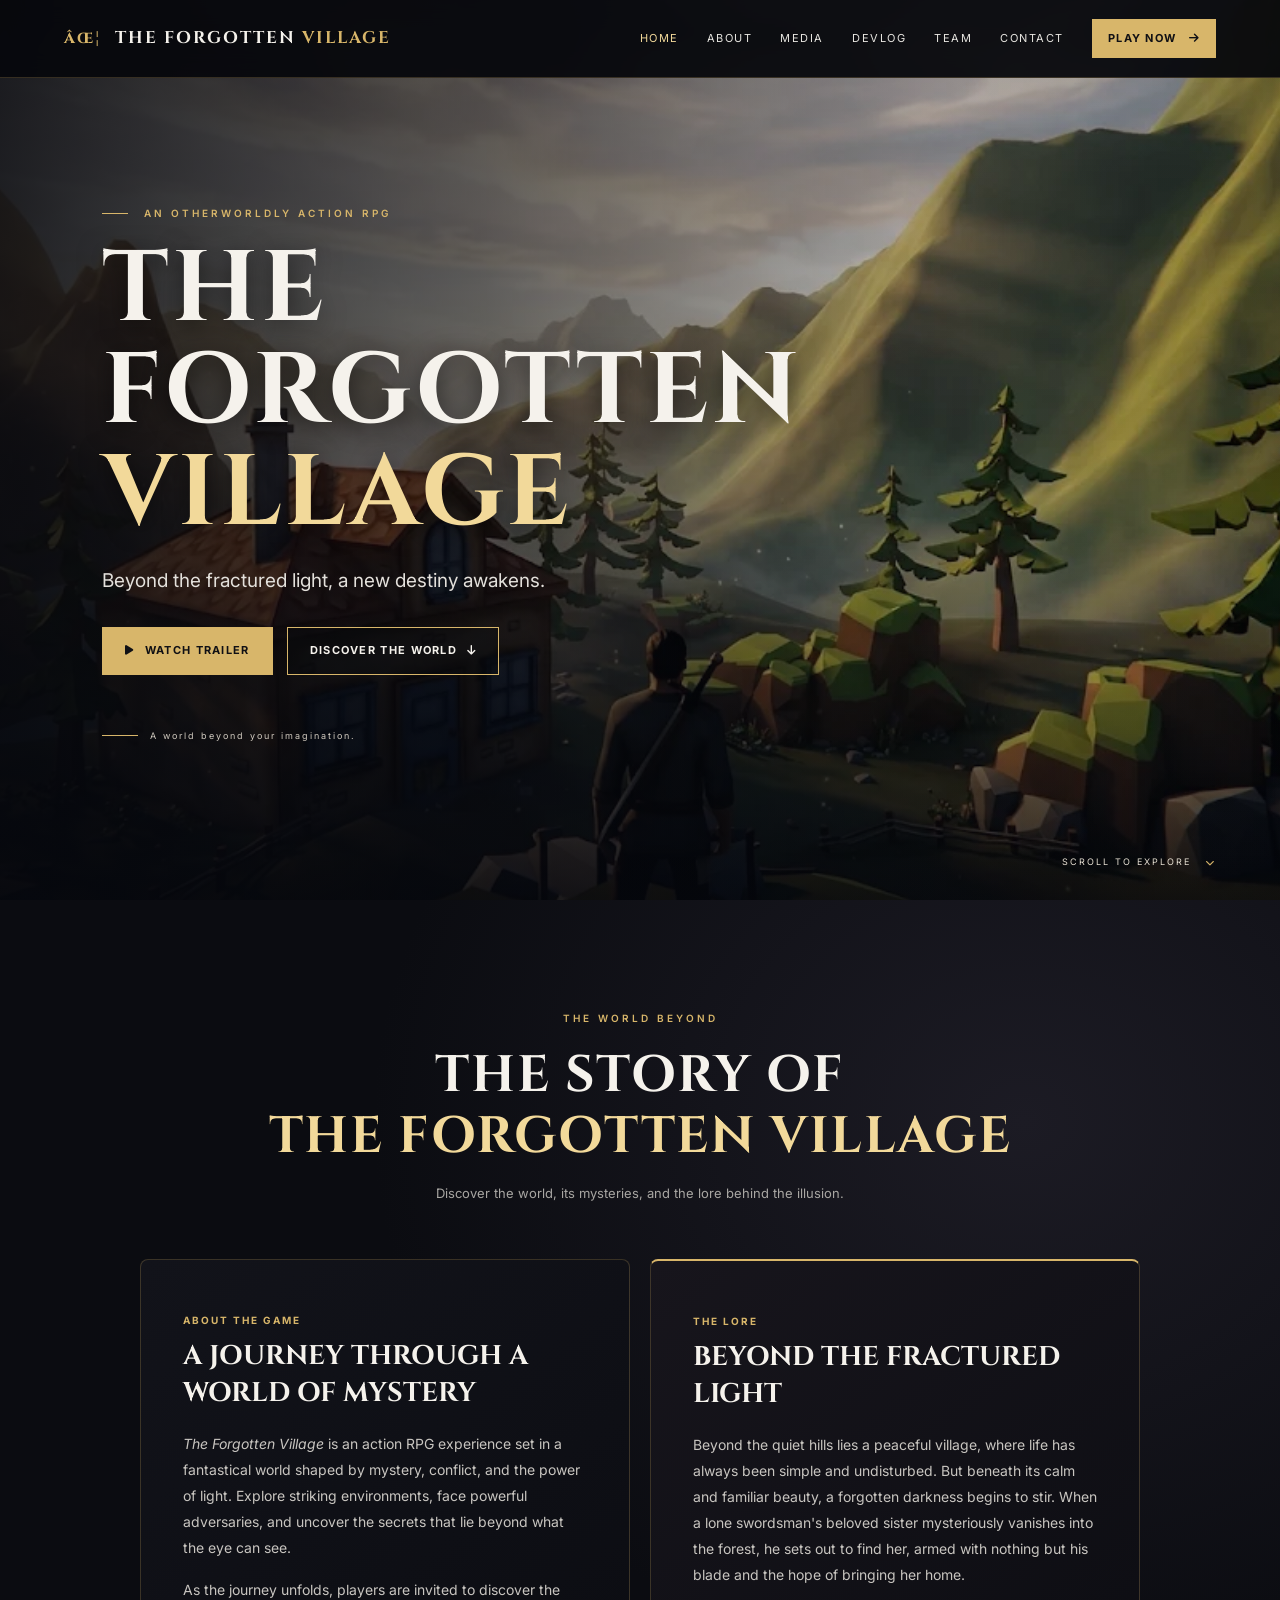
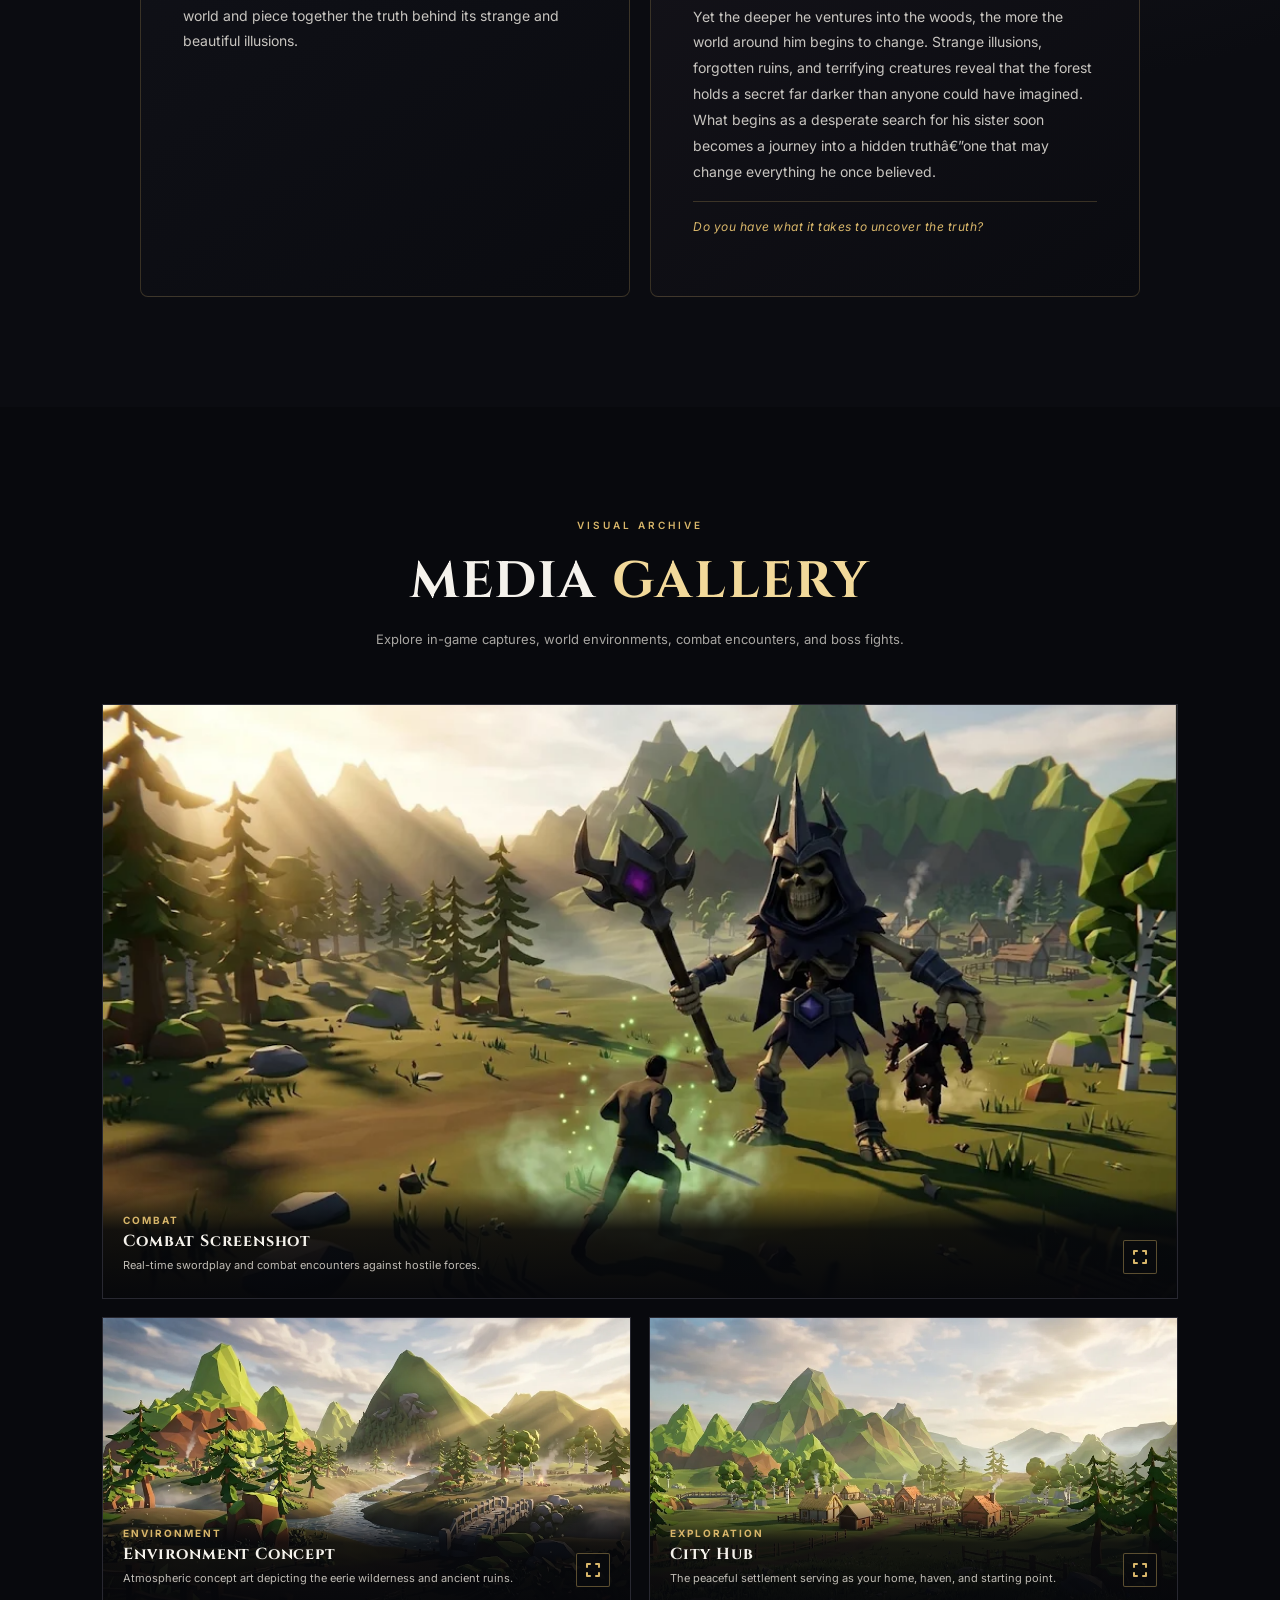
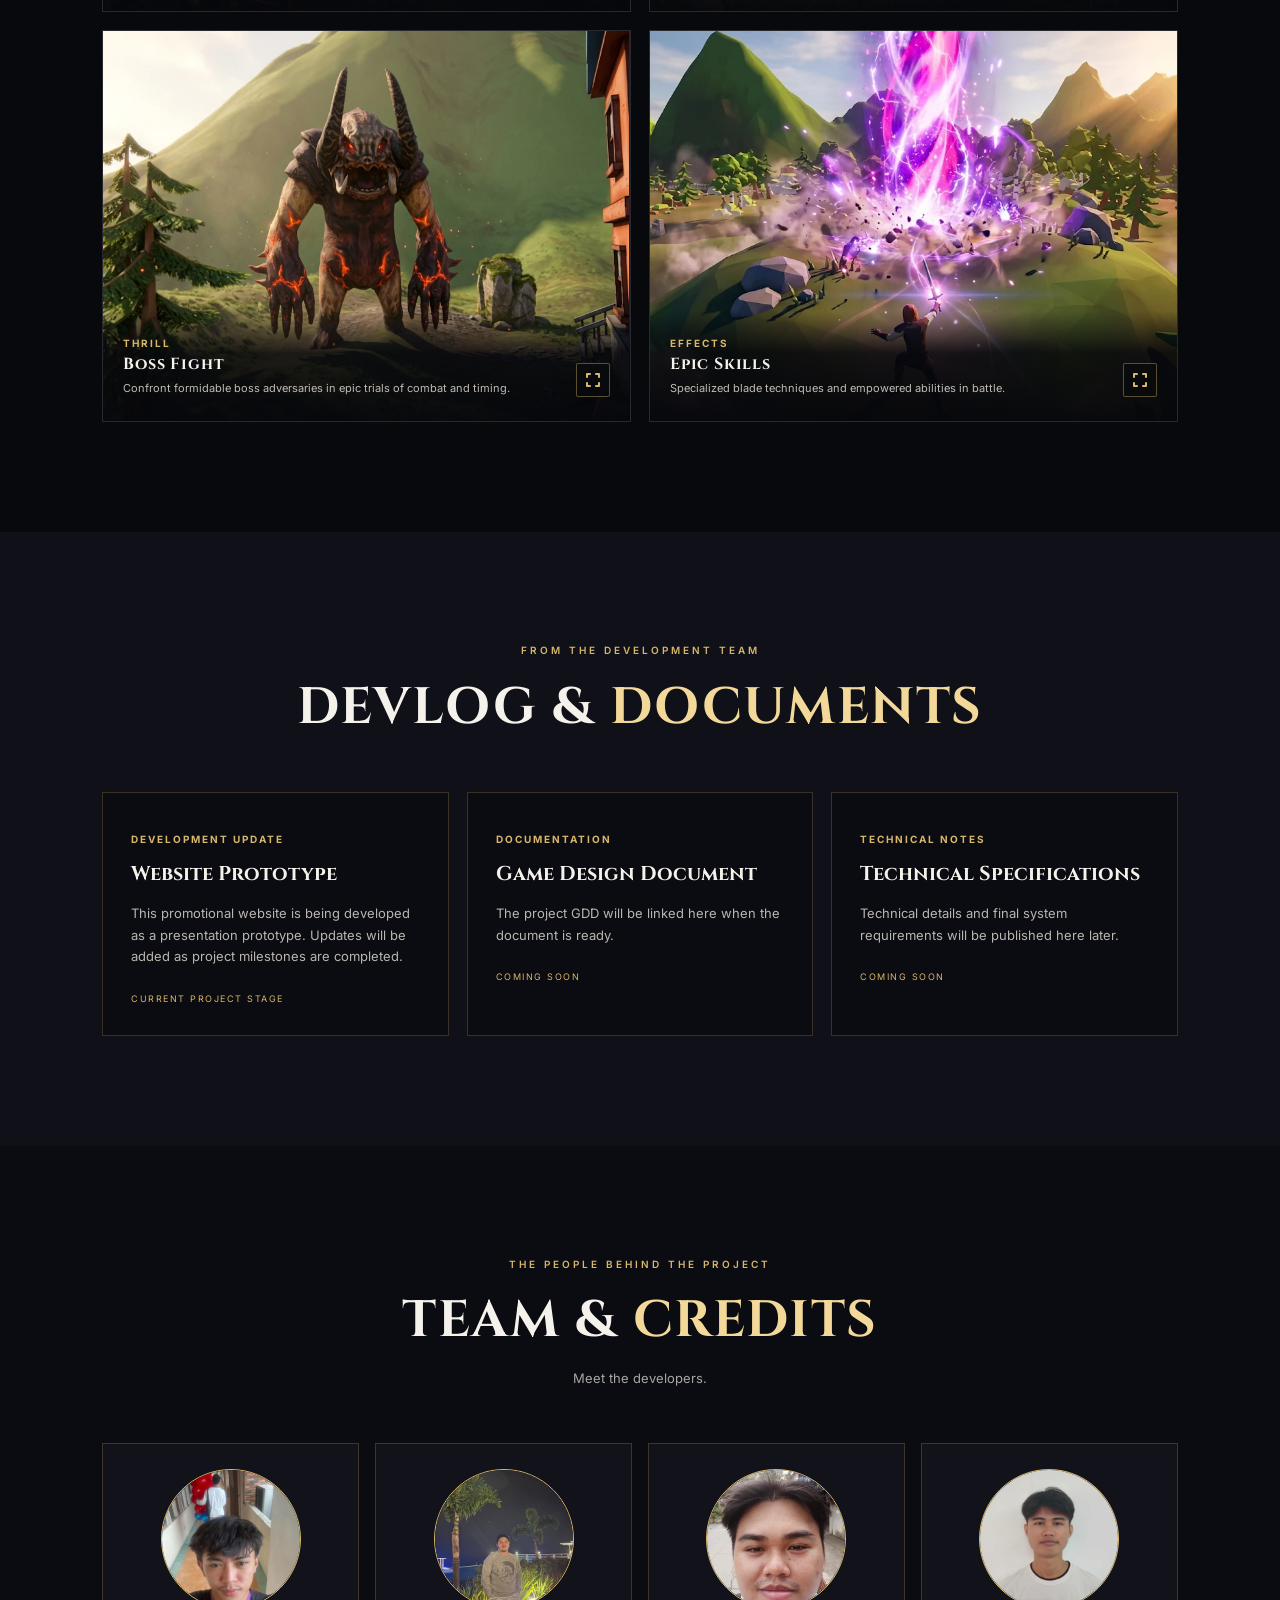
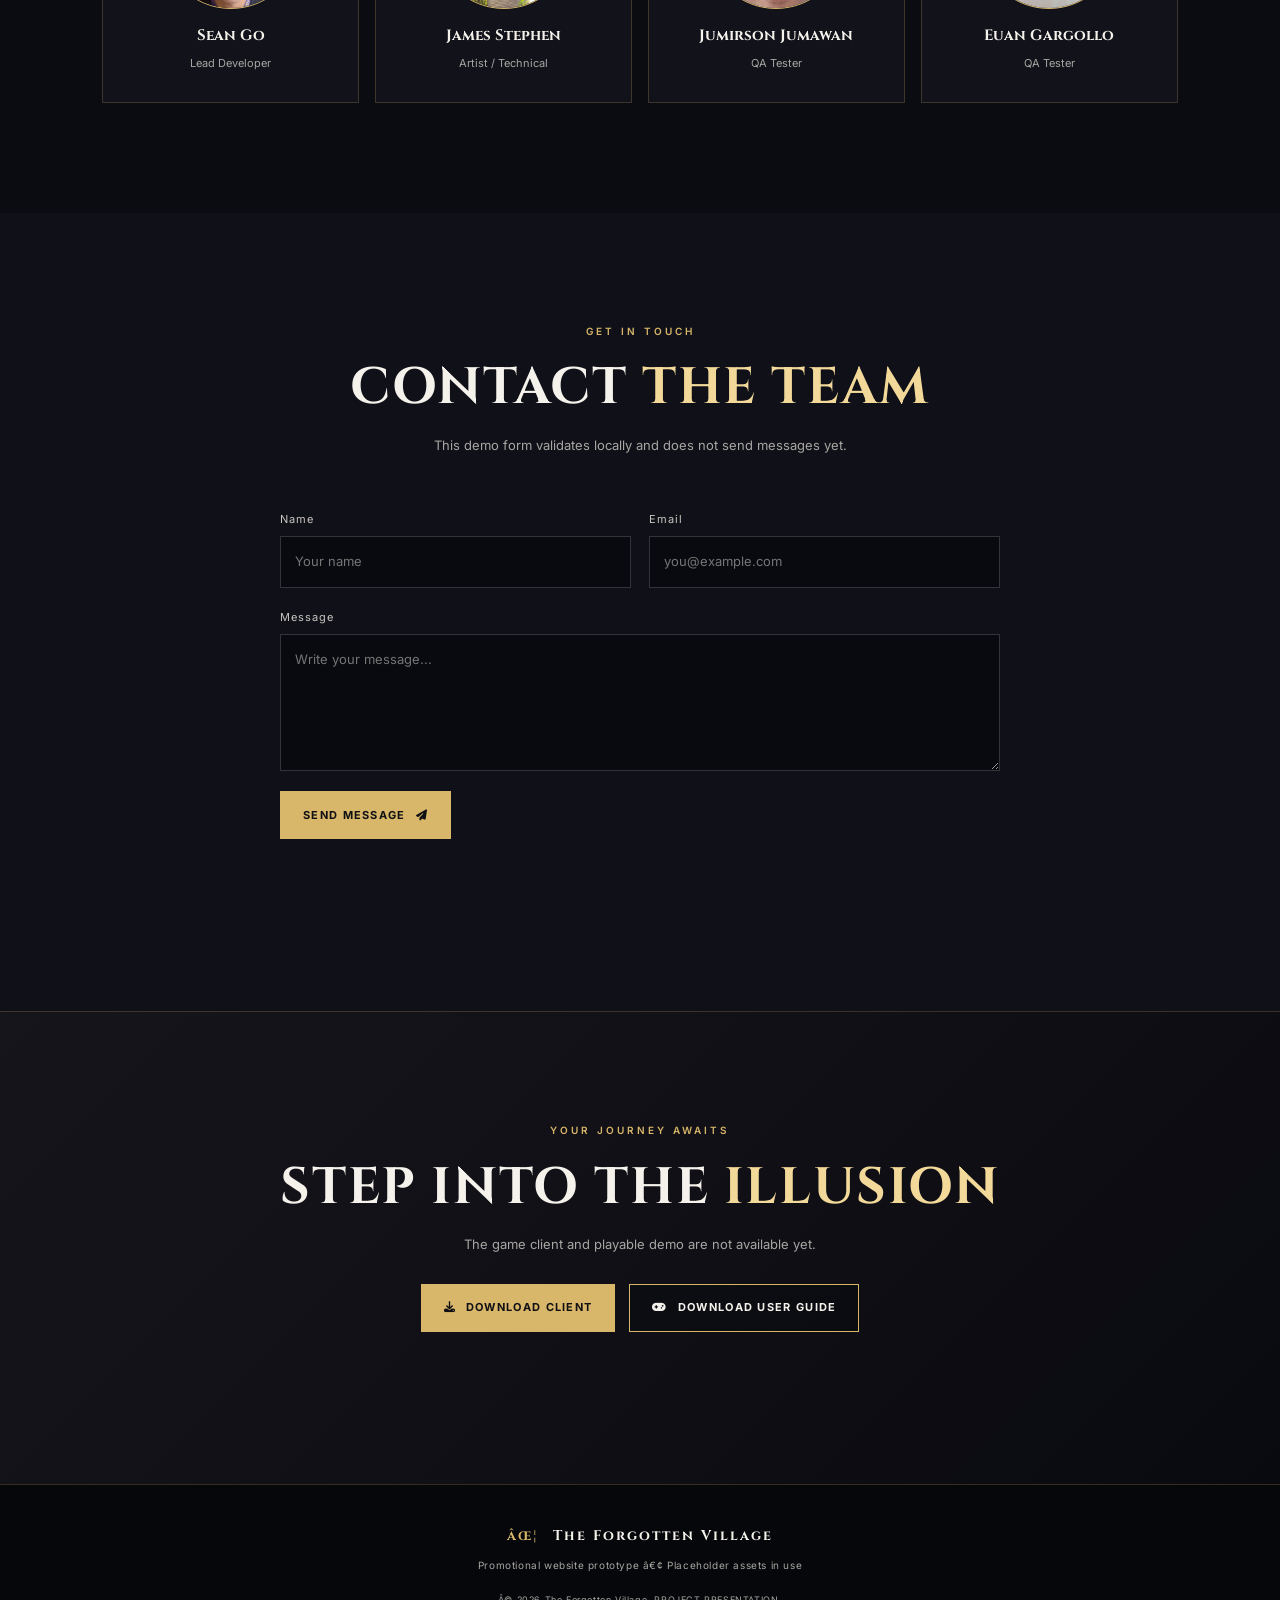
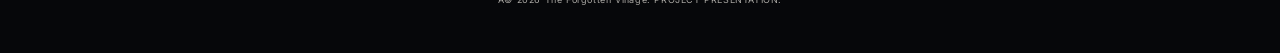
==== index.html @ 0e996345 "Update website gallery, team credits, and game content" ====
﻿<!DOCTYPE html>
<html lang="en">

<head>
  <meta charset="UTF-8">
  <meta name="viewport" content="width=device-width, initial-scale=1.0">
  <meta name="description" content="The Forgotten Village â€” an epic cinematic game experience.">
  <title>The Forgotten Village | Official Game Website</title>
  <link rel="preconnect" href="https://fonts.googleapis.com">
  <link rel="preconnect" href="https://fonts.gstatic.com" crossorigin>
  <link
    href="https://fonts.googleapis.com/css2?family=Cinzel:wght@400;500;600;700&family=Inter:wght@300;400;500;600;700&display=swap"
    rel="stylesheet">
  <link rel="stylesheet" href="https://cdnjs.cloudflare.com/ajax/libs/font-awesome/6.5.0/css/all.min.css">
  <link rel="stylesheet" href="css/style.css">
</head>

<body>
  <header class="site-header" id="siteHeader">
    <a class="brand" href="#home" aria-label="The Forgotten Village home"><span class="brand-mark">âœ¦</span> THE
      FORGOTTEN <em>VILLAGE</em></a>
    <button class="menu-toggle" id="menuToggle" aria-label="Open navigation" aria-expanded="false"><i
        class="fa-solid fa-bars"></i></button>
    <nav class="main-nav" id="mainNav">
      <a href="#home" class="nav-link active">Home</a><a href="#about" class="nav-link">About</a><a href="#media"
        class="nav-link">Media</a><a href="#devlog" class="nav-link">Devlog</a><a href="#team"
        class="nav-link">Team</a><a href="#contact" class="nav-link">Contact</a>
      <a href="#play" class="nav-play">PLAY NOW <i class="fa-solid fa-arrow-right"></i></a>
    </nav>
  </header>

  <main>
    <section class="hero section" id="home">
      <div class="hero-backdrop"></div>
      <div class="hero-shade"></div>
      <div class="hero-content">
        <p class="eyebrow"><span></span> AN OTHERWORLDLY ACTION RPG</p>
        <h1>THE FORGOTTEN<br><span>VILLAGE</span></h1>
        <p class="hero-lede">Beyond the fractured light, a new destiny awakens.</p>
        <div class="hero-actions"><button class="btn btn-gold" id="watchTrailer"><i class="fa-solid fa-play"></i> WATCH
            TRAILER</button><a class="btn btn-outline" href="#about">DISCOVER THE WORLD <i
              class="fa-solid fa-arrow-down"></i></a></div>
        <div class="hero-note"><span class="line"></span> A world beyond your imagination.</div>
      </div>
      <a class="scroll-cue" href="#about"><span>SCROLL TO EXPLORE</span><i class="fa-solid fa-chevron-down"></i></a>
    </section>

    <section class="section about-section" id="about">
      <div class="section-heading">
        <p class="eyebrow">THE WORLD BEYOND</p>
        <h2>THE STORY OF<br><span>THE FORGOTTEN VILLAGE</span></h2>
        <p class="section-desc">Discover the world, its mysteries, and the lore behind the illusion.</p>
      </div>
      <div class="lore-content">
        <article class="lore-panel">
          <p class="gold-kicker">ABOUT THE GAME</p>
          <h3>A JOURNEY THROUGH A WORLD OF MYSTERY</h3>
          <p><em>The Forgotten Village</em> is an action RPG experience set in a fantastical world shaped by mystery,
            conflict, and the power of light. Explore striking environments, face powerful adversaries, and uncover the
            secrets that lie beyond what the eye can see.</p>
          <p>As the journey unfolds, players are invited to discover the world and piece together the truth behind its
            strange and beautiful illusions.</p>
        </article>
        <article class="lore-panel lore-panel-accent">
          <p class="gold-kicker">THE LORE</p>
          <h3>BEYOND THE FRACTURED LIGHT</h3>
          <p>Beyond the quiet hills lies a peaceful village, where life has always been simple and undisturbed. But
            beneath its calm and familiar beauty, a forgotten darkness begins to stir.
            When a lone swordsman's beloved sister mysteriously vanishes into the forest, he sets out to find her, armed
            with nothing but his blade and the hope of bringing her home.</p>
          <p>Yet the deeper he ventures into the woods, the more the world around him begins to change. Strange
            illusions, forgotten ruins, and terrifying creatures reveal that the forest holds a secret far darker than
            anyone could have imagined.
            What begins as a desperate search for his sister soon becomes a journey into a hidden truthâ€”one that may
            change everything he once believed.</p>
          <p class="lore-note">Do you have what it takes to uncover the truth?</p>
        </article>
      </div>
    </section>

    <section class="section media-section" id="media">
      <div class="section-heading">
        <p class="eyebrow">VISUAL ARCHIVE</p>
        <h2>MEDIA <span>GALLERY</span></h2>
        <p class="section-desc">Explore in-game captures, world environments, combat encounters, and boss fights.</p>
      </div>
      <div class="gallery-grid">
        <button class="gallery-card wide" type="button" data-index="0" data-full="assets/images/gallery/combatimage.png"
          data-category="Combat" data-title="Combat Screenshot"
          data-desc="Real-time swordplay and combat encounters against hostile forces.">
          <img src="assets/images/gallery/combatimage.png" alt="Combat Screenshot" loading="lazy">
          <div class="gallery-label">
            <div class="gallery-info">
              <span class="gallery-cat">Combat</span>
              <h3 class="gallery-title">Combat Screenshot</h3>
              <p class="gallery-desc">Real-time swordplay and combat encounters against hostile forces.</p>
            </div>
            <span class="gallery-action" aria-hidden="true"><i class="fa-solid fa-expand"></i></span>
          </div>
        </button>
        <button class="gallery-card" type="button" data-index="1"
          data-full="assets/images/gallery/EnvironmentConcept.png" data-category="Environment"
          data-title="Environment Concept"
          data-desc="Atmospheric concept art depicting the eerie wilderness and ancient ruins.">
          <img src="assets/images/gallery/EnvironmentConcept.png" alt="Environment Concept" loading="lazy">
          <div class="gallery-label">
            <div class="gallery-info">
              <span class="gallery-cat">Environment</span>
              <h3 class="gallery-title">Environment Concept</h3>
              <p class="gallery-desc">Atmospheric concept art depicting the eerie wilderness and ancient ruins.</p>
            </div>
            <span class="gallery-action" aria-hidden="true"><i class="fa-solid fa-expand"></i></span>
          </div>
        </button>
        <button class="gallery-card" type="button" data-index="2" data-full="assets/images/gallery/CityHub.png"
          data-category="Exploration" data-title="City Hub"
          data-desc="The peaceful settlement serving as your home, haven, and starting point.">
          <img src="assets/images/gallery/CityHub.png" alt="City Hub" loading="lazy">
          <div class="gallery-label">
            <div class="gallery-info">
              <span class="gallery-cat">Exploration</span>
              <h3 class="gallery-title">City Hub</h3>
              <p class="gallery-desc">The peaceful settlement serving as your home, haven, and starting point.</p>
            </div>
            <span class="gallery-action" aria-hidden="true"><i class="fa-solid fa-expand"></i></span>
          </div>
        </button>
        <button class="gallery-card" type="button" data-index="3" data-full="assets/images/gallery/bossfight.png"
          data-category="Boss Fight" data-title="Boss Fight Animation"
          data-desc="Confront formidable boss adversaries in epic trials of combat and timing.">
          <img src="assets/images/gallery/boss fight.png" alt="Boss Fight Animation" loading="lazy">
          <div class="gallery-label">
            <div class="gallery-info">
              <span class="gallery-cat">Thrill</span>
              <h3 class="gallery-title">Boss Fight</h3>
              <p class="gallery-desc">Confront formidable boss adversaries in epic trials of combat and timing.</p>
            </div>
            <span class="gallery-action" aria-hidden="true"><i class="fa-solid fa-expand"></i></span>
          </div>
        </button>
        <button class="gallery-card" type="button" data-index="4" data-full="assets/images/gallery/skill showcase.png"
          data-category="Skills" data-title="Skill Animation"
          data-desc="Specialized blade techniques and empowered abilities in battle.">
          <img src="assets/images/gallery/skill showcase.png" alt="Skill Animation" loading="lazy">
          <div class="gallery-label">
            <div class="gallery-info">
              <span class="gallery-cat">Effects</span>
              <h3 class="gallery-title">Epic Skills</h3>
              <p class="gallery-desc">Specialized blade techniques and empowered abilities in battle.</p>
            </div>
            <span class="gallery-action" aria-hidden="true"><i class="fa-solid fa-expand"></i></span>
          </div>
        </button>
      </div>
    </section>

    <section class="section devlog-section" id="devlog">
      <div class="section-heading">
        <p class="eyebrow">FROM THE DEVELOPMENT TEAM</p>
        <h2>DEVLOG & <span>DOCUMENTS</span></h2>
      </div>
      <div class="devlog-grid">
        <article class="dev-card">
          <p class="gold-kicker">DEVELOPMENT UPDATE</p>
          <h3>Website Prototype</h3>
          <p>This promotional website is being developed as a presentation prototype. Updates will be added as project
            milestones are completed.</p><span class="dev-date">CURRENT PROJECT STAGE</span>
        </article>
        <article class="dev-card">
          <p class="gold-kicker">DOCUMENTATION</p>
          <h3>Game Design Document</h3>
          <p>The project GDD will be linked here when the document is ready.</p><span class="dev-date">COMING
            SOON</span>
        </article>
        <article class="dev-card">
          <p class="gold-kicker">TECHNICAL NOTES</p>
          <h3>Technical Specifications</h3>
          <p>Technical details and final system requirements will be published here later.</p><span
            class="dev-date">COMING SOON</span>
        </article>
      </div>
    </section>

    <section class="section team-section" id="team">
      <div class="section-heading">
        <p class="eyebrow">THE PEOPLE BEHIND THE PROJECT</p>
        <h2>TEAM & <span>CREDITS</span></h2>
        <p class="section-desc">Meet the developers.</p>
      </div>
      <div class="team-grid">
        <article class="team-card">
          <div class="team-avatar"><img src="assets/images/team/SeanLeadDev.jpg" alt="Sean Go"></div>
          <h3>Sean Go</h3>
          <p>Lead Developer</p>
        </article>
        <article class="team-card">
          <div class="team-avatar"><img src="assets/images/team/JamesTechnical.jpg" alt="James Stephen"></div>
          <h3>James Stephen</h3>
          <p>Artist / Technical</p>
        </article>
        <article class="team-card">
          <div class="team-avatar"><img src="assets/images/team/JumirsonQATester.png" alt="Jumirson Jumawan"></div>
          <h3>Jumirson Jumawan</h3>
          <p>QA Tester</p>
        </article>
        <article class="team-card">
          <div class="team-avatar"><img src="assets/images/team/EuanProjectManager.jpg" alt="Euan Gargollo"></div>
          <h3>Euan Gargollo</h3>
          <p>QA Tester</p>
        </article>
      </div>
    </section>

    <section class="section contact-section" id="contact">
      <div class="section-heading">
        <p class="eyebrow">GET IN TOUCH</p>
        <h2>CONTACT <span>THE TEAM</span></h2>
        <p class="section-desc">This demo form validates locally and does not send messages yet.</p>
      </div>
      <form class="contact-form" id="contactForm">
        <div class="form-row"><label>Name<input name="name" type="text" placeholder="Your name" required
              minlength="2"></label><label>Email<input name="email" type="email" placeholder="you@example.com"
              required></label></div><label>Message<textarea name="message" rows="5" placeholder="Write your message..."
            required minlength="10"></textarea></label><button class="btn btn-gold" type="submit">SEND MESSAGE <i
            class="fa-solid fa-paper-plane"></i></button>
        <p id="formFeedback" class="form-feedback" role="status"></p>
      </form>
    </section>

    <section class="section play-section" id="play">
      <p class="eyebrow">YOUR JOURNEY AWAITS</p>
      <h2>STEP INTO THE <span>ILLUSION</span></h2>
      <p class="section-desc">The game client and playable demo are not available yet.</p>
      <div class="hero-actions"><button class="btn btn-gold" id="downloadClient" type="button"><i
            class="fa-solid fa-download"></i> DOWNLOAD CLIENT</button><button class="btn btn-outline" id="playDemo"
          type="button"><i class="fa-solid fa-gamepad"></i> DOWNLOAD USER GUIDE</button></div>
      <p class="form-feedback" id="playFeedback" role="status"></p>
    </section>
  </main>

  <footer class="site-footer"><a class="brand" href="#home"><span class="brand-mark">âœ¦</span> The Forgotten Village
      </a>
    <p>Promotional website prototype â€¢ Placeholder assets in use</p>
    <p class="copyright">Â© <span id="year"></span> The Forgotten Village. PROJECT PRESENTATION.</p>
  </footer>

  <div class="modal" id="trailerModal" aria-hidden="true">
    <div class="modal-backdrop" data-close-modal></div>
    <div class="modal-panel video-panel" role="dialog" aria-modal="true" aria-label="Game trailer">
      <button class="modal-close" data-close-modal aria-label="Close trailer"><i class="fa-solid fa-xmark"></i></button>
      <div class="video-frame">
        <video id="trailerVideo" class="trailer-video" controls preload="metadata" playsinline>
          <source src="assets/videos/The_Forgotten_Village_Trailer_90s.mp4" type="video/mp4">
          Your browser does not support the video tag.
        </video>
      </div>
    </div>
  </div>
  <div class="modal" id="imageModal" aria-hidden="true">
    <div class="modal-backdrop" data-close-image></div>
    <div class="modal-panel image-panel" role="dialog" aria-modal="true" aria-label="Gallery image preview">
      <button class="modal-close" data-close-image aria-label="Close image"><i class="fa-solid fa-xmark"></i></button>
      <button class="lightbox-nav lightbox-prev" id="lightboxPrev" type="button" aria-label="Previous image"><i
          class="fa-solid fa-chevron-left"></i></button>
      <button class="lightbox-nav lightbox-next" id="lightboxNext" type="button" aria-label="Next image"><i
          class="fa-solid fa-chevron-right"></i></button>
      <div class="lightbox-media">
        <img id="lightboxImage" src="" alt="Expanded gallery preview">
      </div>
      <div class="lightbox-caption">
        <div class="lightbox-text">
          <span class="lightbox-category" id="lightboxCategory"></span>
          <h4 class="lightbox-title" id="lightboxTitle"></h4>
          <p class="lightbox-desc" id="lightboxDesc"></p>
        </div>
        <span class="lightbox-counter" id="lightboxCounter">1 / 5</span>
      </div>
    </div>
  </div>
  <script src="js/script.js"></script>
</body>

</html>
---- css/style.css ----
:root{--black:#08090d;--panel:#11131a;--gold:#d8b66a;--gold2:#f2d99a;--white:#f5f2ec;--muted:#a8a6a2;--border:rgba(216,182,106,.22);--header-h:78px}*{box-sizing:border-box}html{scroll-behavior:smooth;scroll-padding-top:var(--header-h)}body{margin:0;background:var(--black);color:var(--white);font-family:Inter,Arial,sans-serif;line-height:1.65}html.modal-open,body.modal-open{overflow:hidden}a{color:inherit;text-decoration:none}button,input,textarea{font:inherit}button{cursor:pointer}.site-header{height:var(--header-h);position:fixed;z-index:1000;inset:0 0 auto;display:flex;align-items:center;justify-content:space-between;padding:0 clamp(20px,5vw,76px);background:rgba(7,8,12,.94);border-bottom:1px solid var(--border);backdrop-filter:blur(12px);transition:background .25s}.site-header.scrolled{background:rgba(5,6,9,.98);box-shadow:0 8px 24px #0008}.brand{font-family:Cinzel,serif;font-size:17px;letter-spacing:2px;font-weight:700;white-space:nowrap}.brand em{font-style:normal;color:var(--gold)}.brand-mark{color:var(--gold);margin-right:8px}.main-nav{display:flex;align-items:center;gap:clamp(14px,2.2vw,32px)}.nav-link{font-size:11px;letter-spacing:1.5px;text-transform:uppercase;color:#e8e6e1;transition:color .2s}.nav-link:hover,.nav-link.active{color:var(--gold2)}.nav-play{padding:10px 16px;background:var(--gold);color:#101014;font-size:11px;letter-spacing:1.3px;font-weight:700}.nav-play i{margin-left:8px}.menu-toggle{display:none;background:none;border:0;color:var(--white);font-size:23px}.section{padding:110px clamp(22px,8vw,120px);scroll-margin-top:var(--header-h)}.hero{min-height:100svh;padding-top:calc(var(--header-h) + 80px);display:flex;align-items:center;position:relative;overflow:hidden}.hero-backdrop{position:absolute;inset:0;background-image:url('../assets/images/forgottenvillagebg.png');background-size:cover;background-position:center 38%;transform:scale(1.015)}.hero-shade{position:absolute;inset:0;background:linear-gradient(90deg,rgba(5,7,13,.88) 0%,rgba(5,7,13,.56) 38%,rgba(5,7,13,.10) 75%),linear-gradient(0deg,rgba(5,7,13,.78),transparent 45%,rgba(5,7,13,.22))}.hero-content{position:relative;z-index:1;max-width:720px}.eyebrow{font-size:10px;letter-spacing:3px;color:var(--gold);font-weight:600;margin:0 0 18px}.eyebrow span{display:inline-block;width:26px;height:1px;background:var(--gold);vertical-align:middle;margin-right:10px}.hero h1{font-family:Cinzel,serif;font-size:clamp(48px,8vw,100px);line-height:1.02;letter-spacing:3px;margin:0 0 20px;text-shadow:0 4px 24px #0008}.hero h1 span,.section-heading h2 span,.play-section h2 span{color:var(--gold2)}.hero-lede{font-size:clamp(14px,1.7vw,19px);color:#e4e1dc;max-width:490px;margin-bottom:30px}.hero-actions{display:flex;flex-wrap:wrap;gap:14px}.btn{display:inline-flex;align-items:center;justify-content:center;gap:10px;min-height:48px;padding:13px 22px;border:1px solid var(--gold);font-size:11px;letter-spacing:1.3px;font-weight:700;transition:transform .2s,background .2s,color .2s}.btn:hover{transform:translateY(-2px)}.btn-gold{background:var(--gold);color:#101014}.btn-gold:hover{background:var(--gold2)}.btn-outline{background:rgba(8,9,13,.35);color:var(--white)}.btn-outline:hover{background:var(--gold);color:#111}.hero-note{display:flex;align-items:center;gap:12px;margin-top:54px;color:#d2cbc0;font-size:9px;letter-spacing:2px}.hero-note .line{height:1px;width:36px;background:var(--gold)}.scroll-cue{position:absolute;z-index:2;bottom:30px;right:clamp(22px,5vw,76px);display:flex;gap:14px;align-items:center;color:#e8e1d4;font-size:9px;letter-spacing:2px}.scroll-cue i{color:var(--gold)}.section-heading{text-align:center;margin:0 auto 54px}.section-heading h2,.play-section h2{font-family:Cinzel,serif;font-size:clamp(30px,4vw,52px);line-height:1.2;letter-spacing:1.6px;margin:0}.section-desc{color:var(--muted);font-size:13px;margin:16px auto 0;max-width:620px}.about-section{background:radial-gradient(ellipse at 80% 20%,#1c1b24 0,transparent 45%),#0b0c11}.about-grid{display:grid;grid-template-columns:1fr 1fr;gap:clamp(30px,6vw,85px);align-items:center;max-width:1100px;margin:auto}.about-copy{max-width:570px;color:#c8c5c0;font-size:14px}.gold-kicker{font-size:10px;letter-spacing:2px;color:var(--gold);font-weight:700}.text-link{display:inline-block;margin-top:20px;font-size:10px;letter-spacing:1.5px;color:var(--gold2)}.text-link i{margin-left:8px}.featured-art{margin:0;border:1px solid var(--border);padding:10px;background:#101119}.featured-art img{display:block;width:100%;max-height:360px;object-fit:cover}.featured-art figcaption{font-size:9px;letter-spacing:1.5px;color:var(--gold);padding:12px 4px 3px}.requirements{max-width:1100px;margin:70px auto 0;padding:28px 0;border-top:1px solid var(--border);border-bottom:1px solid var(--border);display:grid;grid-template-columns:1fr 1fr;gap:30px}.requirements h3{font-family:Cinzel,serif;font-size:16px;margin:0}.muted{color:var(--muted);font-size:12px}.media-section{background:#08090d}.gallery-grid{max-width:1120px;margin:auto;display:grid;grid-template-columns:repeat(2,minmax(0,1fr));gap:18px}.gallery-card{position:relative;display:block;min-height:260px;padding:0;border:1px solid #282831;background:#11121a;overflow:hidden;text-align:left;color:white;cursor:pointer;width:100%;transition:border-color .3s,box-shadow .3s,transform .3s}.gallery-card:hover{border-color:var(--gold);transform:translateY(-2px);box-shadow:0 10px 32px rgba(0,0,0,.7)}.gallery-card.wide{grid-column:span 2;min-height:360px}.gallery-card img{width:100%;height:100%;min-height:inherit;display:block;object-fit:cover;transition:transform .5s cubic-bezier(.2,.8,.2,1),filter .4s}.gallery-card:hover img{transform:scale(1.04);filter:brightness(.85)}.gallery-label{position:absolute;inset:auto 0 0;display:flex;justify-content:space-between;align-items:flex-end;gap:14px;padding:24px 20px;background:linear-gradient(transparent 0%,rgba(6,7,11,.86) 38%,rgba(6,7,11,.98) 100%);pointer-events:none;transition:background .3s}.gallery-info{display:flex;flex-direction:column;gap:3px}.gallery-cat{font-size:10px;letter-spacing:2px;color:var(--gold);font-weight:700;text-transform:uppercase}.gallery-title{font-family:Cinzel,serif;font-size:16px;color:var(--white);margin:0;letter-spacing:.8px;line-height:1.25}.gallery-desc{font-size:11px;color:#c0bcb5;margin:4px 0 0;line-height:1.45;max-width:520px}.gallery-action{flex-shrink:0;width:34px;height:34px;border:1px solid rgba(216,182,106,.4);display:flex;align-items:center;justify-content:center;color:var(--gold);background:rgba(9,10,14,.7);border-radius:2px;transition:background .2s,border-color .2s,color .2s}.gallery-card:hover .gallery-action{background:var(--gold);color:#101014;border-color:var(--gold)}.devlog-section{background:#101118}.devlog-grid{display:grid;grid-template-columns:repeat(3,1fr);gap:18px;max-width:1120px;margin:auto}.dev-card{padding:28px;background:#0b0c11;border:1px solid var(--border)}.dev-card h3{font-family:Cinzel,serif;font-size:20px;margin:10px 0}.dev-card p:not(.gold-kicker){color:#b9b6b0;font-size:13px}.dev-date{display:block;margin-top:24px;color:var(--gold);font-size:9px;letter-spacing:1.5px}.team-section{background:#0b0c11}.team-grid{display:grid;grid-template-columns:repeat(4,1fr);gap:16px;max-width:1100px;margin:auto}.team-card{text-align:center;border:1px solid var(--border);background:#11121a;padding:25px 14px}.team-avatar{width:140px;height:140px;border:1px solid var(--gold);border-radius:50%;display:grid;place-items:center;margin:0 auto 15px;color:var(--gold);font-family:Cinzel,serif;font-size:23px;background:radial-gradient(circle,#2a2630,#0b0c11);overflow:hidden}.team-avatar img{width:100%;height:100%;object-fit:cover;object-position:center;}.team-card h3{font-family:Cinzel,serif;font-size:15px;margin:0}.team-card p{font-size:11px;color:var(--muted);margin:5px 0}.contact-section{background:#101118}.contact-form{max-width:720px;margin:auto;display:grid;gap:20px}.form-row{display:grid;grid-template-columns:1fr 1fr;gap:18px}.contact-form label{display:grid;gap:8px;color:#c8c5bf;font-size:11px;letter-spacing:1px}.contact-form input,.contact-form textarea{width:100%;background:#090a0f;border:1px solid #35333a;color:white;padding:14px;outline:none;font-size:13px;letter-spacing:0;resize:vertical}.contact-form input:focus,.contact-form textarea:focus{border-color:var(--gold)}.contact-form .btn{justify-self:start}.form-feedback{font-size:12px;color:var(--gold2);min-height:18px}.play-section{text-align:center;background:linear-gradient(135deg,#17151c,#090a0f);border-top:1px solid var(--border)}.play-section h2{margin-bottom:15px}.play-section .hero-actions{justify-content:center;margin-top:28px}.site-footer{padding:36px 22px;text-align:center;background:#06070a;border-top:1px solid var(--border)}.site-footer .brand{font-size:14px}.site-footer p{font-size:10px;color:var(--muted);letter-spacing:.6px}.copyright{margin-top:20px!important;font-size:9px!important}.modal{position:fixed;inset:0;z-index:2000;display:none;align-items:center;justify-content:center;padding:24px}.modal.open{display:flex}.modal-backdrop{position:absolute;inset:0;background:rgba(0,0,0,.88);backdrop-filter:blur(6px)}.modal-panel{position:relative;z-index:1;width:min(100%,1000px);max-width:calc(100vw - 32px);border:1px solid var(--border);background:#090a0e;padding:14px;box-shadow:0 12px 40px rgba(0,0,0,.85)}.modal-close{position:absolute;z-index:3;top:7px;right:7px;width:38px;height:38px;border:1px solid var(--gold);background:#090a0e;color:var(--gold);font-size:18px;display:inline-flex;align-items:center;justify-content:center;transition:background .2s,color .2s}.modal-close:hover,.modal-close:focus-visible{background:var(--gold);color:#101014;outline:none}.video-panel{max-height:92vh;display:flex;flex-direction:column;justify-content:center}.video-frame{position:relative;width:100%;max-height:calc(92vh - 28px);aspect-ratio:16/9;background:#000;display:flex;align-items:center;justify-content:center;overflow:hidden}.video-frame video,.video-frame iframe{width:100%;height:100%;display:block;border:0;object-fit:contain;background:#000;outline:none}.image-panel{position:relative;width:auto;max-width:min(94vw,1060px);max-height:92vh;display:flex;flex-direction:column;align-items:center;border:1px solid var(--border);background:#090a0e;padding:14px;box-shadow:0 20px 60px rgba(0,0,0,.92)}.lightbox-media{position:relative;display:flex;align-items:center;justify-content:center;width:100%;max-height:72vh;background:#000;overflow:hidden}.image-panel img{display:block;max-width:100%;max-height:72vh;width:auto;height:auto;object-fit:contain}.lightbox-caption{width:100%;display:flex;flex-wrap:wrap;align-items:center;justify-content:space-between;gap:8px 16px;padding:12px 6px 2px;border-top:1px solid rgba(216,182,106,.15);margin-top:10px}.lightbox-text{display:flex;flex-direction:column;gap:2px}.lightbox-category{font-size:10px;letter-spacing:2px;color:var(--gold);font-weight:700;text-transform:uppercase}.lightbox-title{font-family:Cinzel,serif;font-size:16px;color:var(--white);margin:0;letter-spacing:1px}.lightbox-desc{font-size:12px;color:var(--muted);margin:2px 0 0;line-height:1.45}.lightbox-counter{font-size:11px;letter-spacing:1.5px;color:var(--gold2);font-weight:600;white-space:nowrap;padding:4px 10px;border:1px solid rgba(216,182,106,.3);background:rgba(17,19,26,.8)}.lightbox-nav{position:absolute;top:50%;transform:translateY(-50%);z-index:10;width:44px;height:44px;background:rgba(9,10,14,.9);border:1px solid var(--gold);color:var(--gold);display:flex;align-items:center;justify-content:center;font-size:16px;cursor:pointer;transition:background .2s,color .2s,transform .2s}.lightbox-nav:hover{background:var(--gold);color:#101014;transform:translateY(-50%) scale(1.08)}.lightbox-prev{left:-56px}.lightbox-next{right:-56px}.image-panel .modal-close{top:-14px;right:-14px}.menu-toggle:focus-visible,.btn:focus-visible,.nav-link:focus-visible{outline:2px solid var(--gold2);outline-offset:3px}
@media(max-width:900px){.main-nav{gap:13px}.nav-link{font-size:9px;letter-spacing:1px}.nav-play{padding:9px 10px;font-size:9px}.brand{font-size:14px}.section{padding:90px 6vw}.team-grid{grid-template-columns:repeat(2,1fr)}.lightbox-prev{left:10px}.lightbox-next{right:10px}.lightbox-nav{width:38px;height:38px;font-size:14px;background:rgba(9,10,14,.92)}}
@media(max-width:500px){.team-grid{grid-template-columns:1fr}}
@media(prefers-reduced-motion:reduce){html{scroll-behavior:auto}*,*::before,*::after{transition:none!important;animation:none!important}}

/* About section: story and lore only (character showcase removed) */
.lore-content{max-width:1000px;margin:0 auto;display:grid;grid-template-columns:1fr 1fr;gap:20px;align-items:stretch}
.lore-panel{padding:clamp(24px,4vw,42px);background:linear-gradient(145deg,#12131a,#0a0b10);border:1px solid var(--border);border-radius:8px;color:#c8c5c0}
.lore-panel h3{font-family:Cinzel,serif;color:var(--white);font-size:clamp(19px,2.2vw,27px);line-height:1.35;margin:8px 0 20px}
.lore-panel p:not(.gold-kicker){font-size:14px;line-height:1.85;margin:0 0 16px}
.lore-panel-accent{background:linear-gradient(145deg,#17151c,#0a0b10);border-top:2px solid var(--gold)}
.lore-note,.lore-tagline{margin-top:20px;padding-top:14px;border-top:1px solid var(--border);font-size:12px!important;color:var(--gold)!important;font-style:italic;letter-spacing:.5px;margin-bottom:0}
@media(max-width:700px){.lore-content{grid-template-columns:1fr}.lore-panel{padding:24px}}
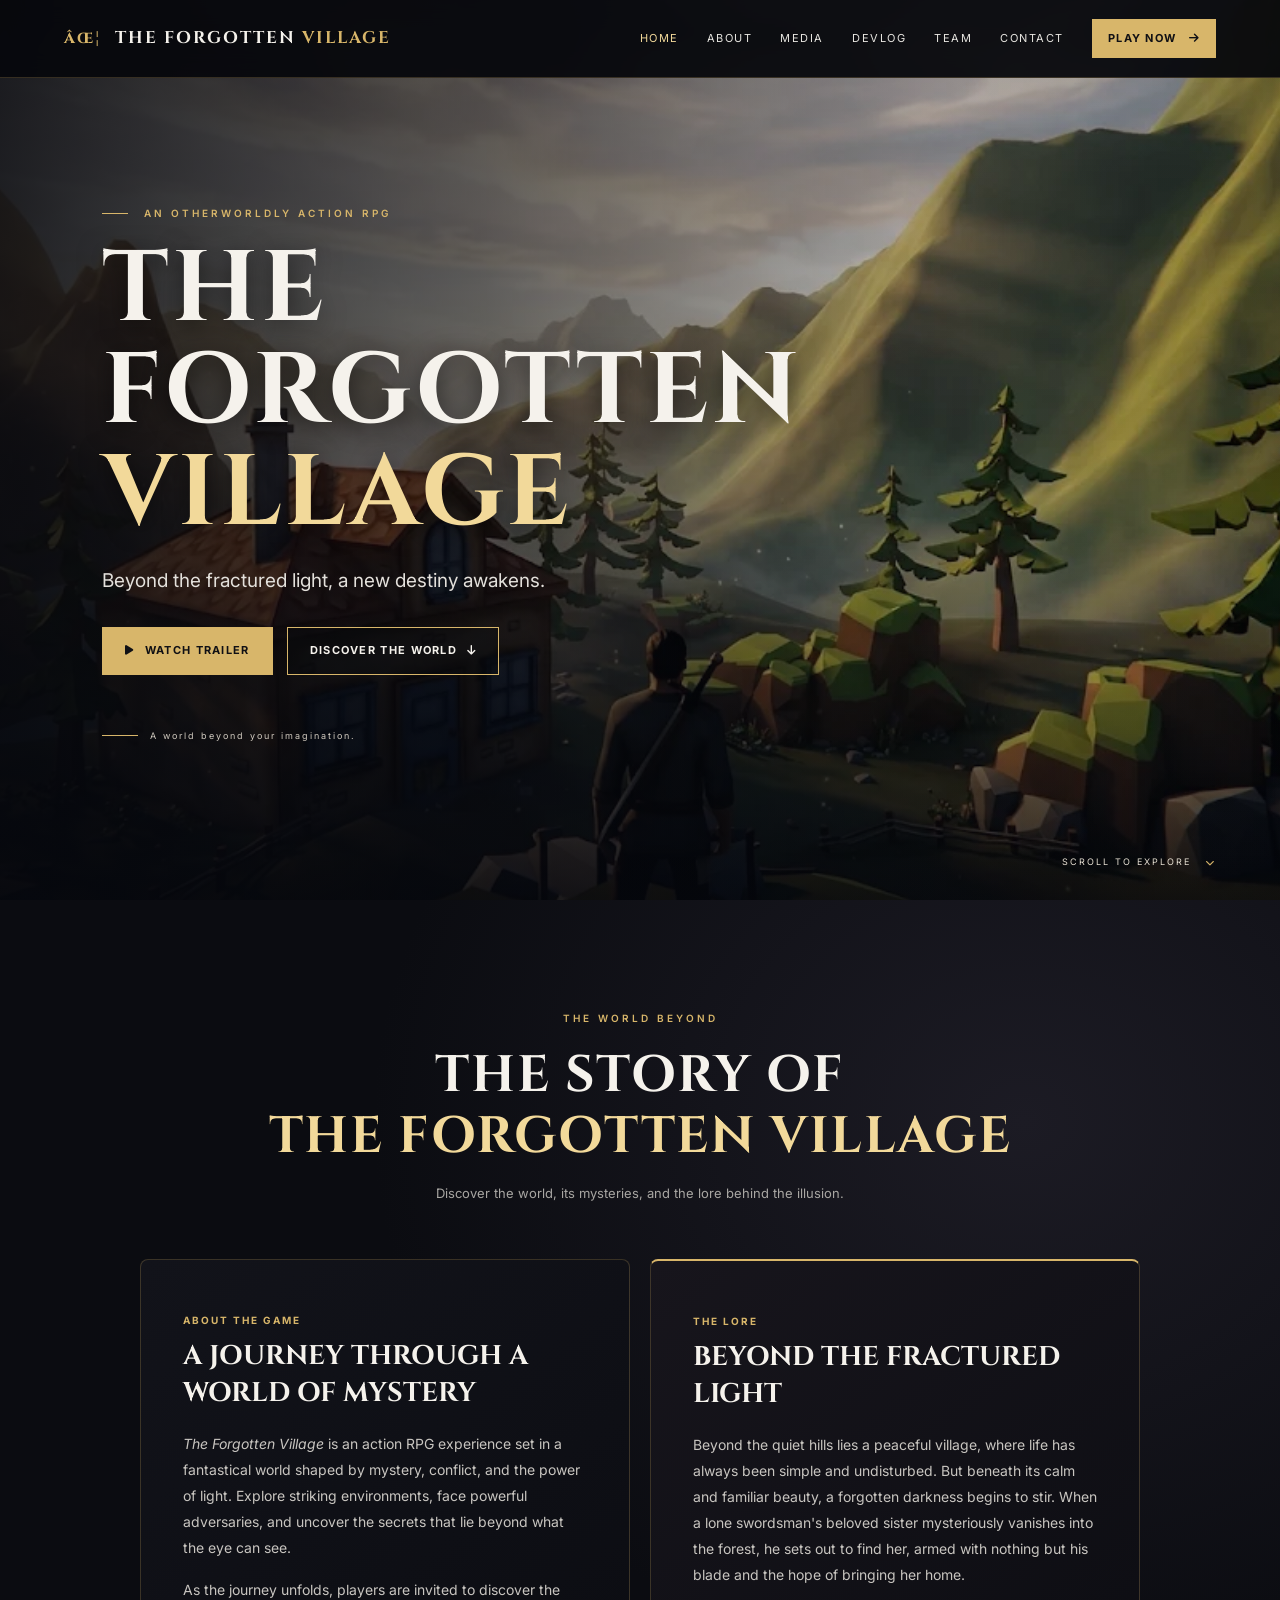
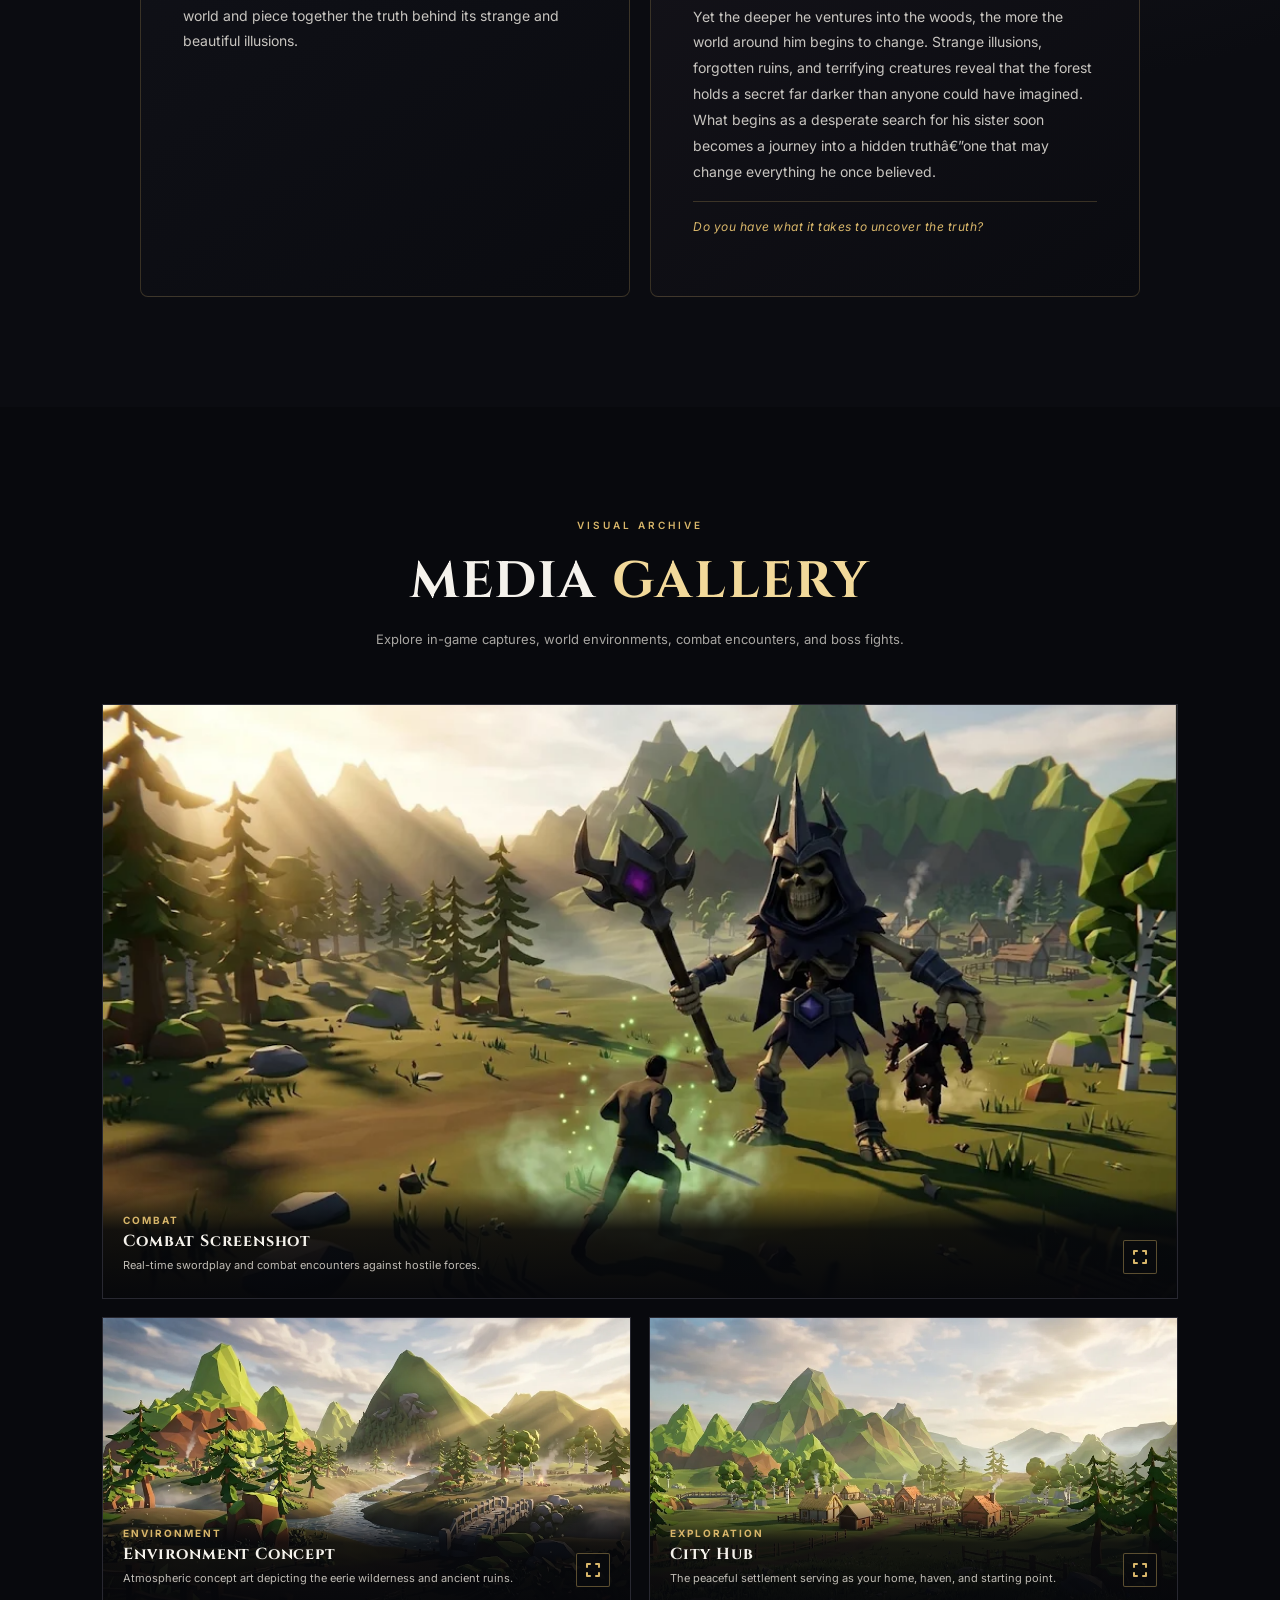
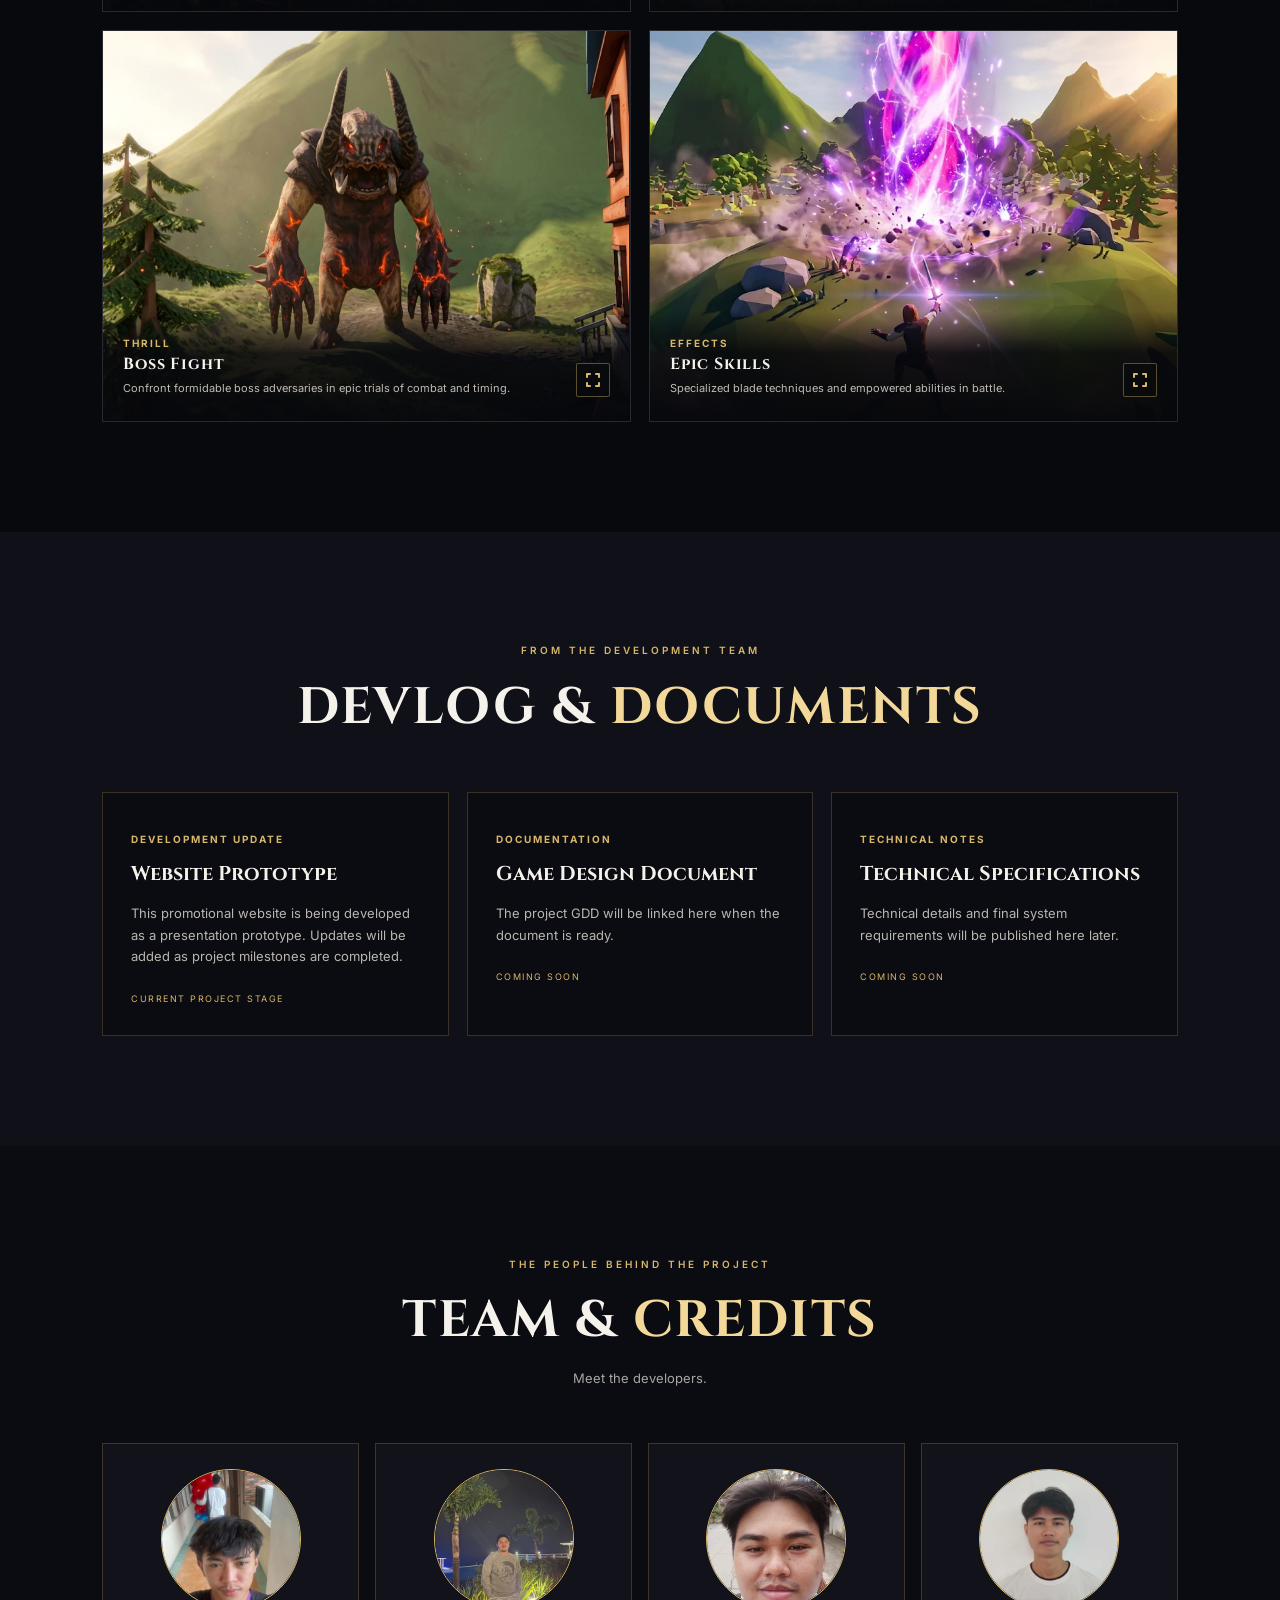
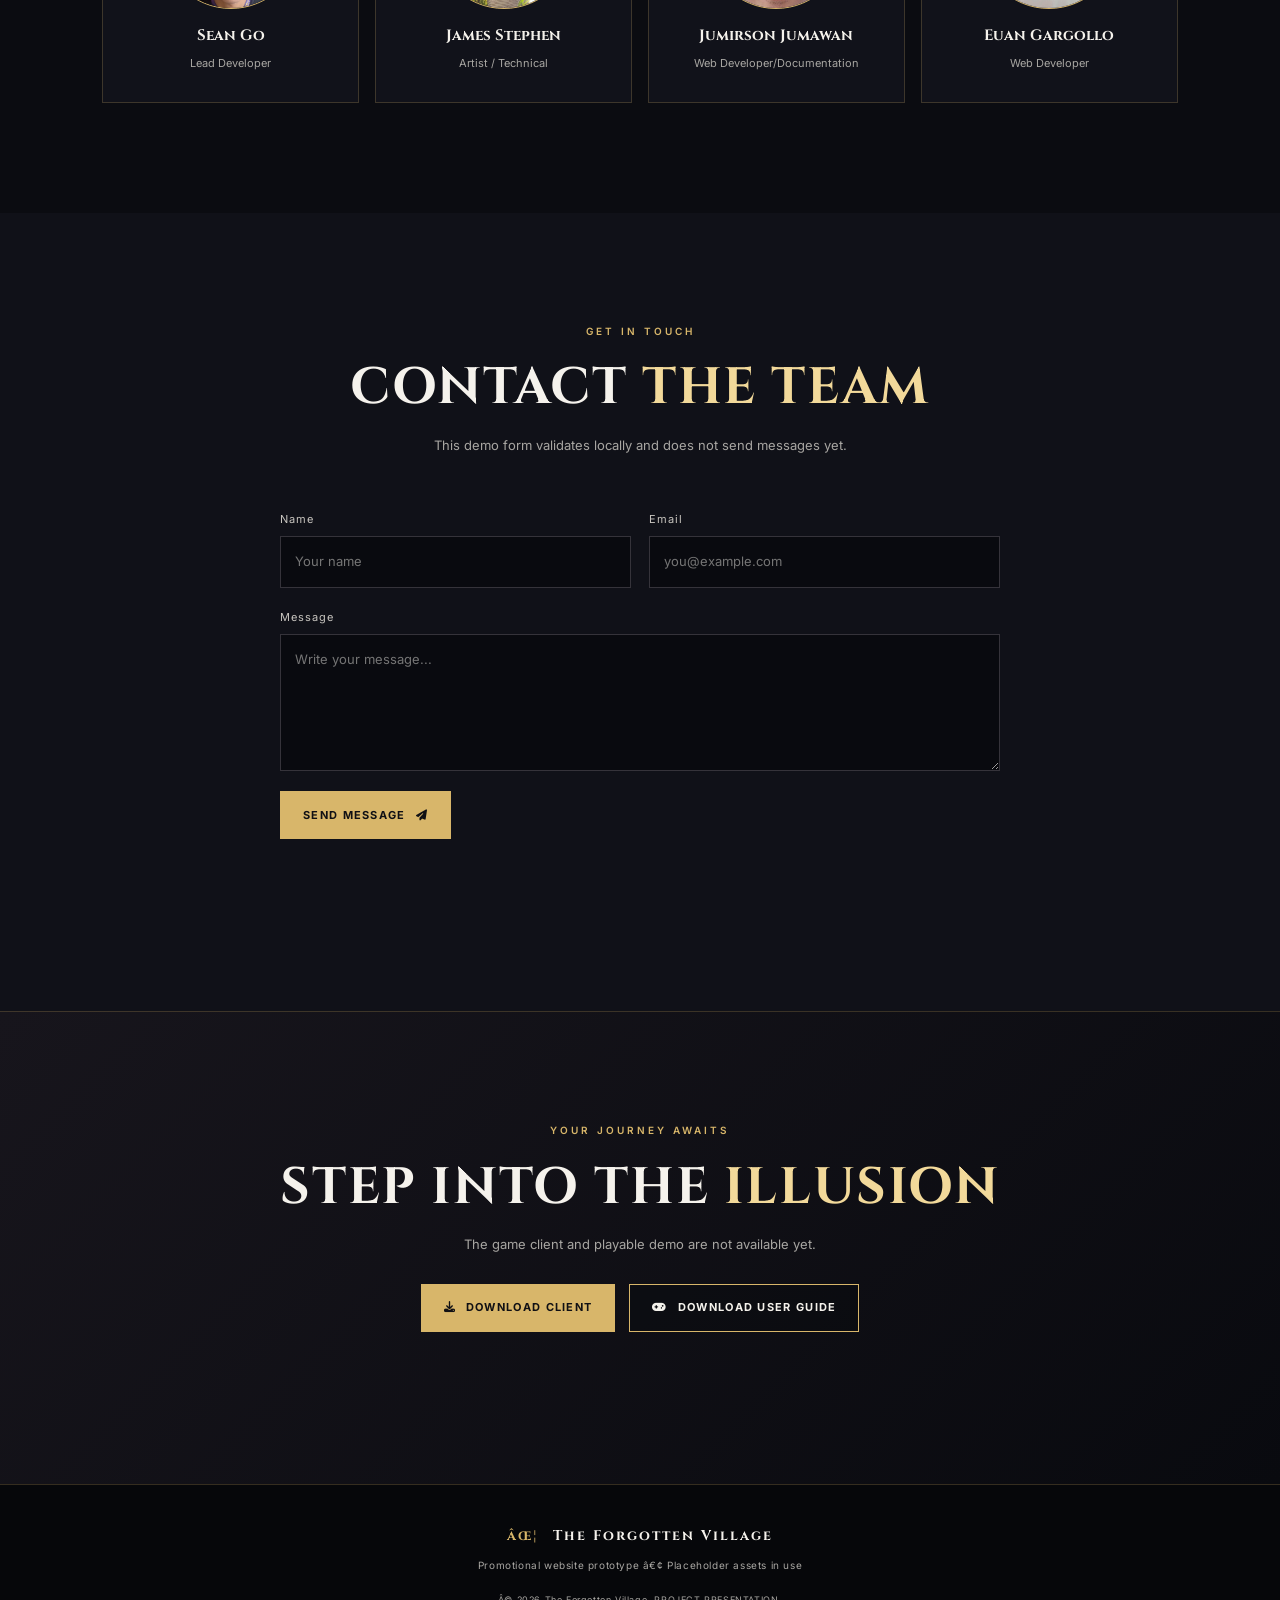
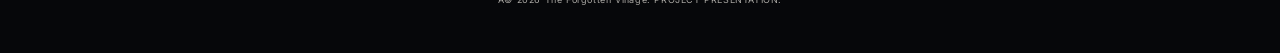
==== commit c3818c90: "Update website team credits" ====
--- a/index.html
+++ b/index.html
@@ -201,12 +201,12 @@
         <article class="team-card">
           <div class="team-avatar"><img src="assets/images/team/JumirsonQATester.png" alt="Jumirson Jumawan"></div>
           <h3>Jumirson Jumawan</h3>
-          <p>QA Tester</p>
+          <p>Web Developer/Documentation</p>
         </article>
         <article class="team-card">
           <div class="team-avatar"><img src="assets/images/team/EuanProjectManager.jpg" alt="Euan Gargollo"></div>
           <h3>Euan Gargollo</h3>
-          <p>QA Tester</p>
+          <p>Web Developer</p>
         </article>
       </div>
     </section>
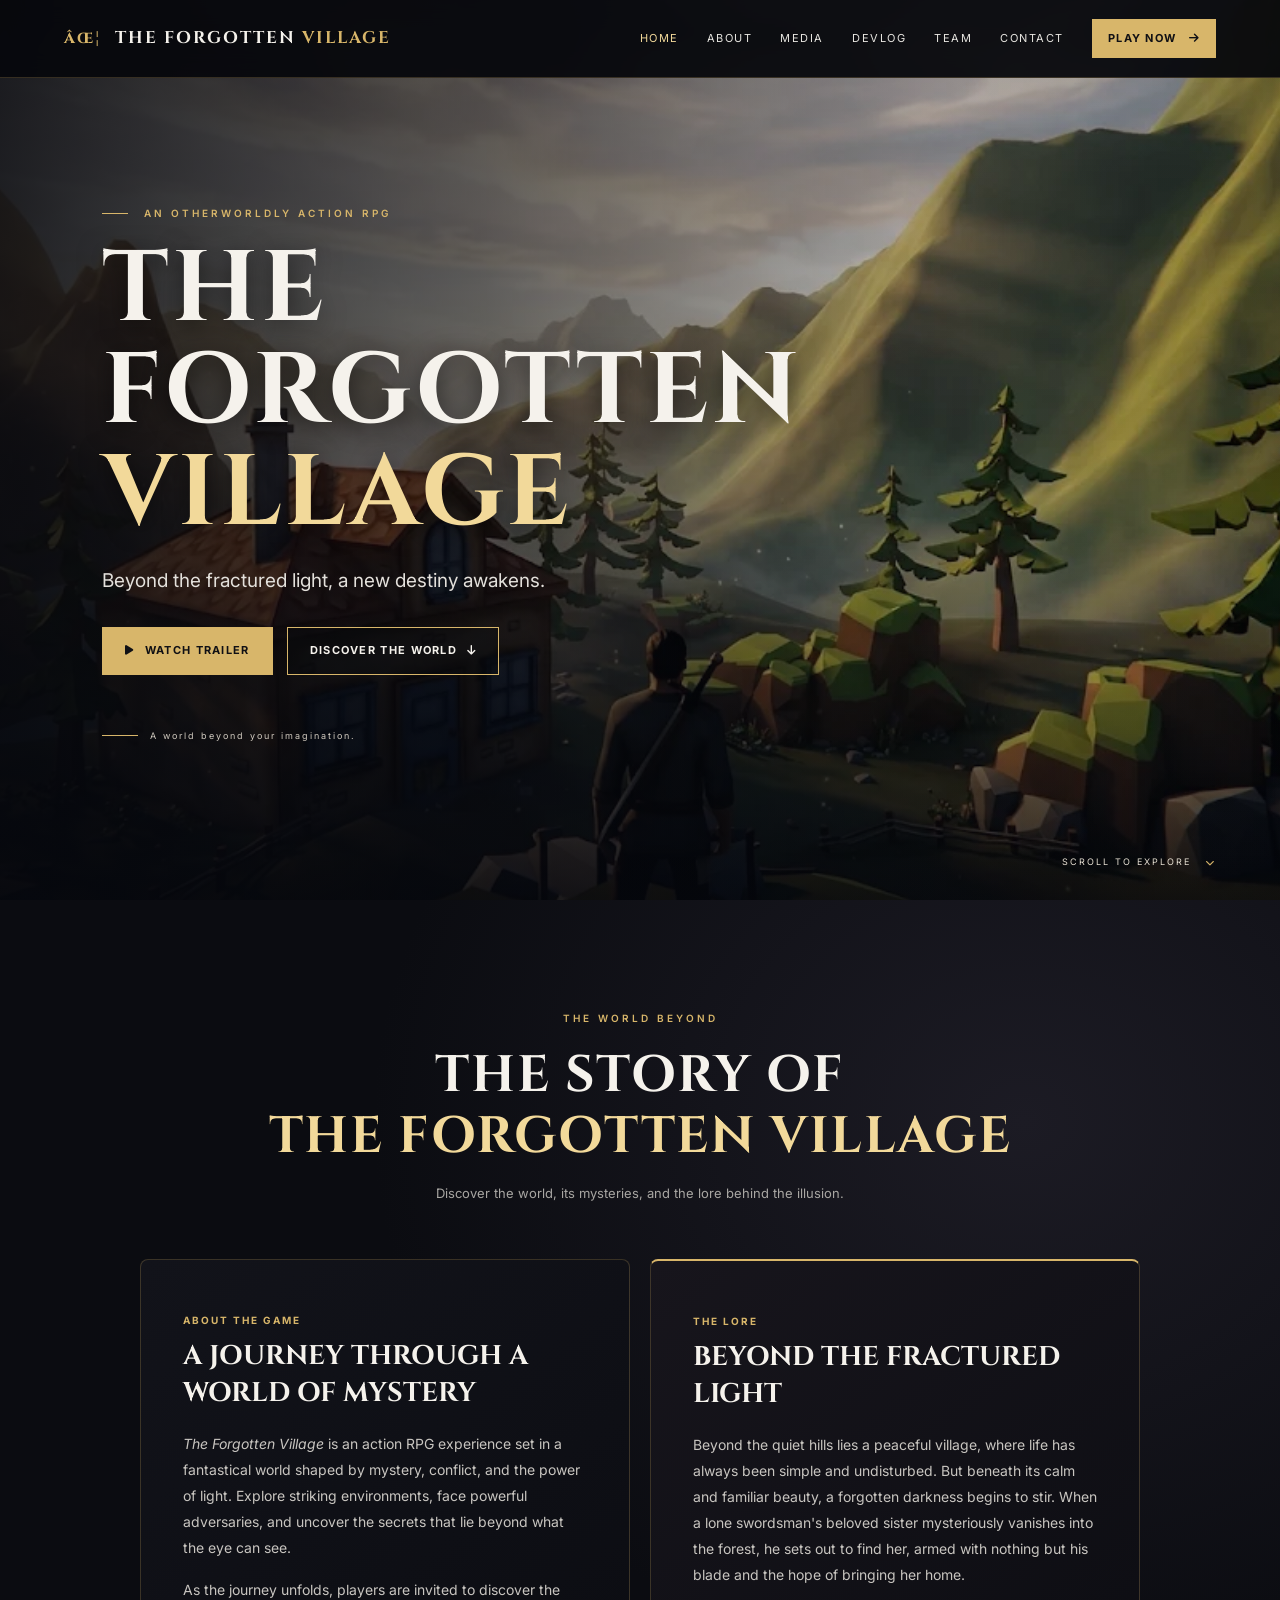
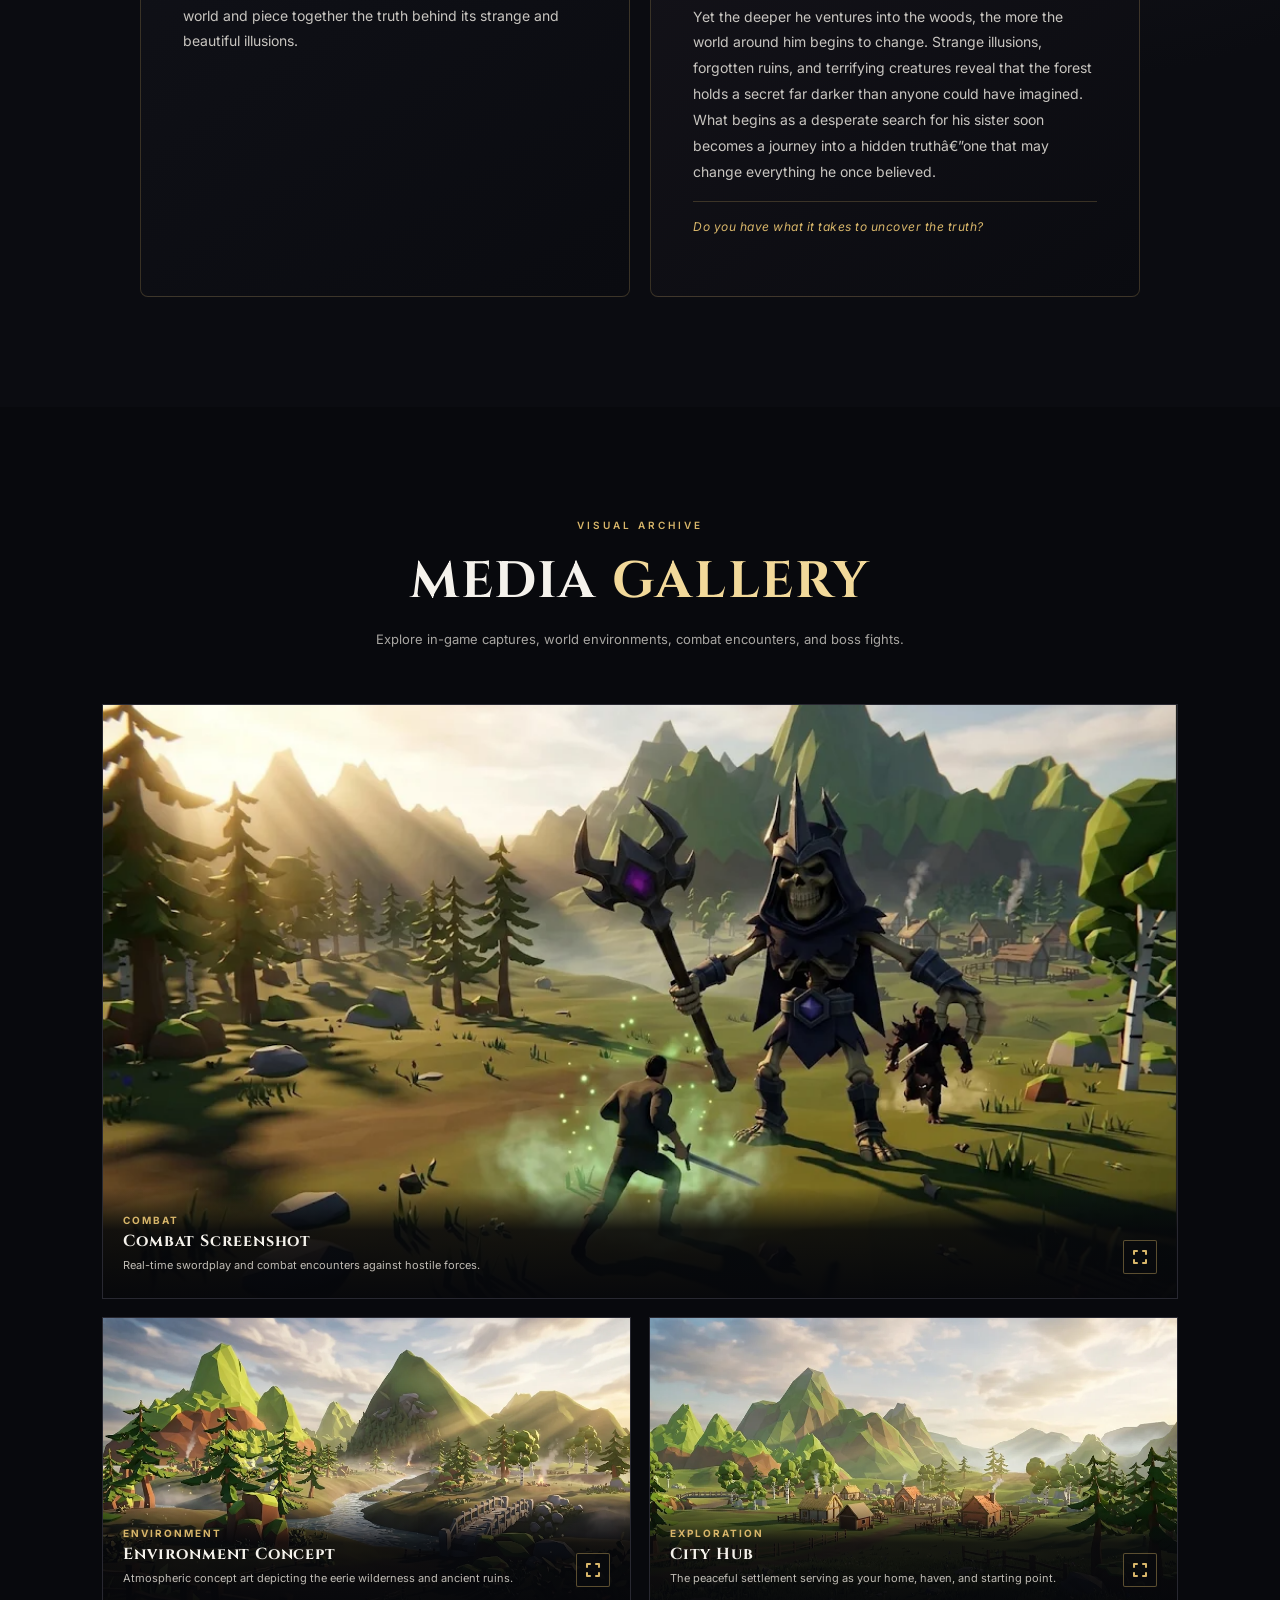
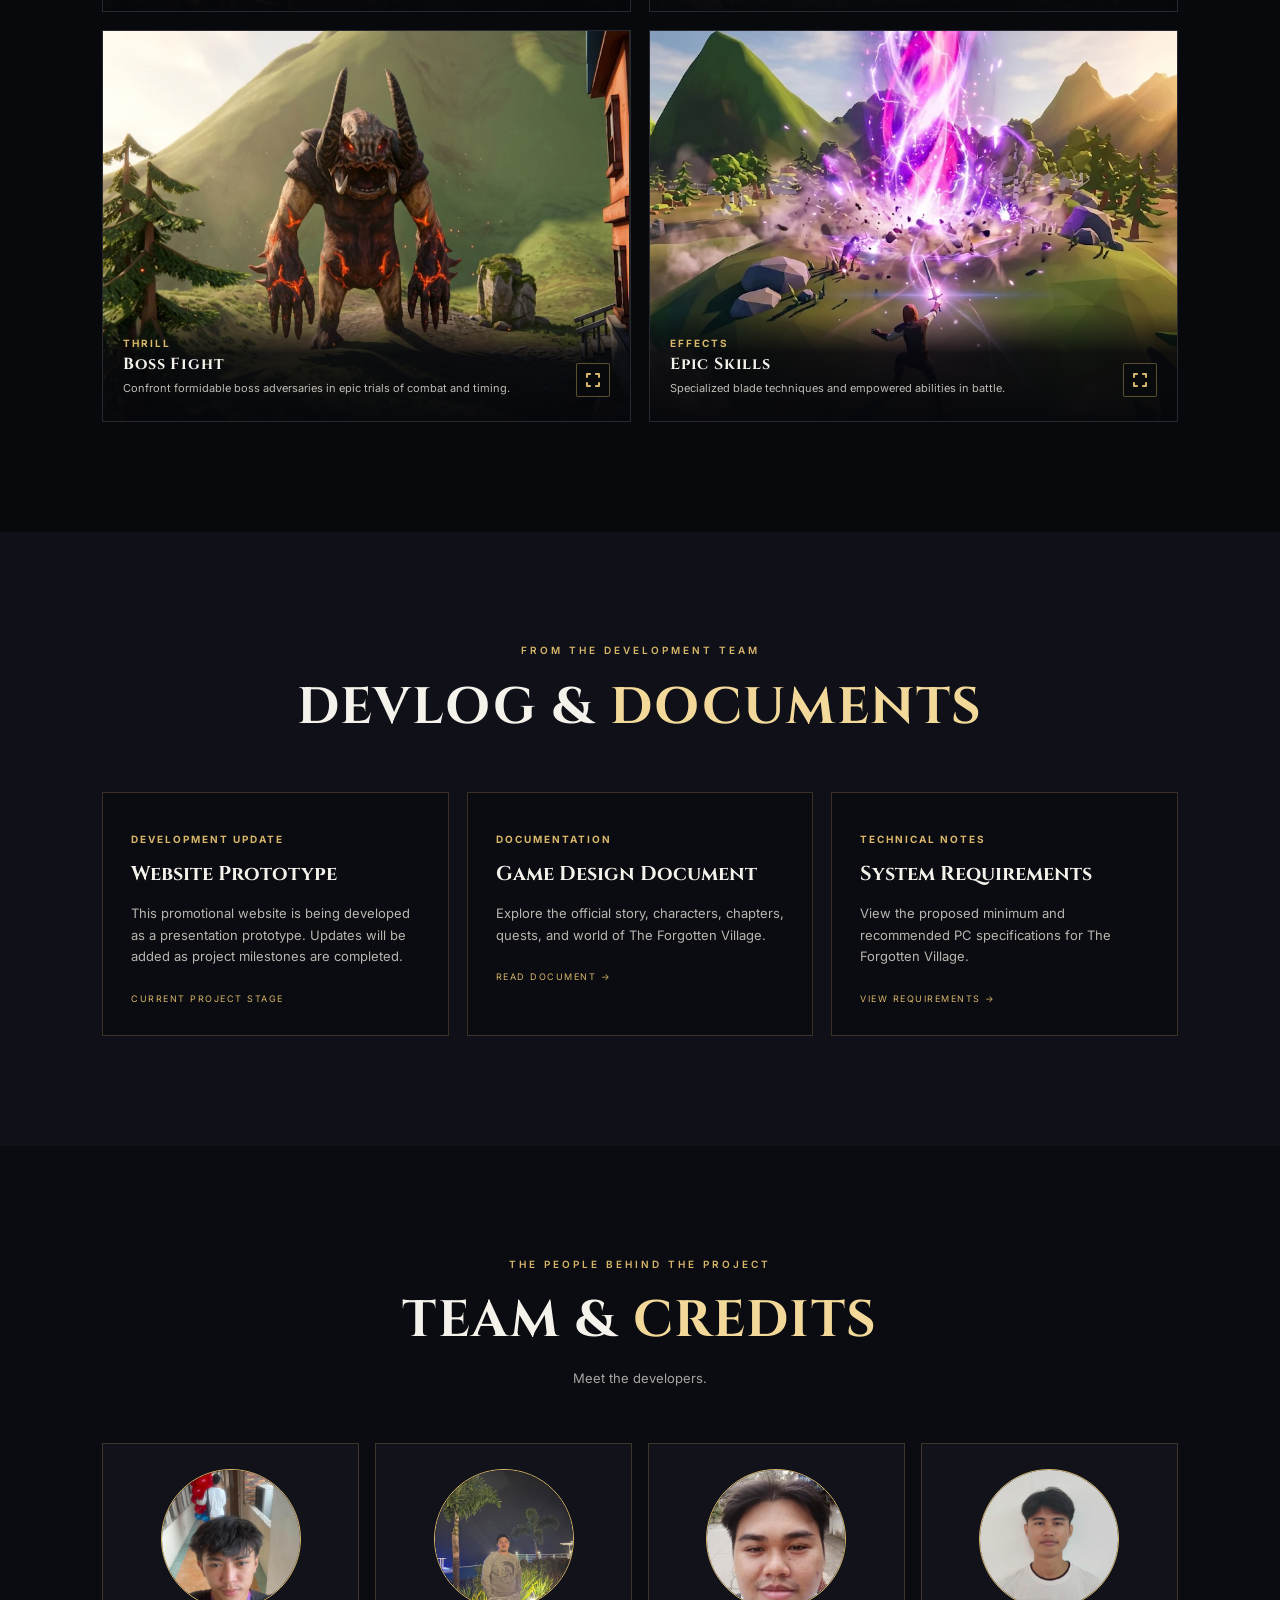
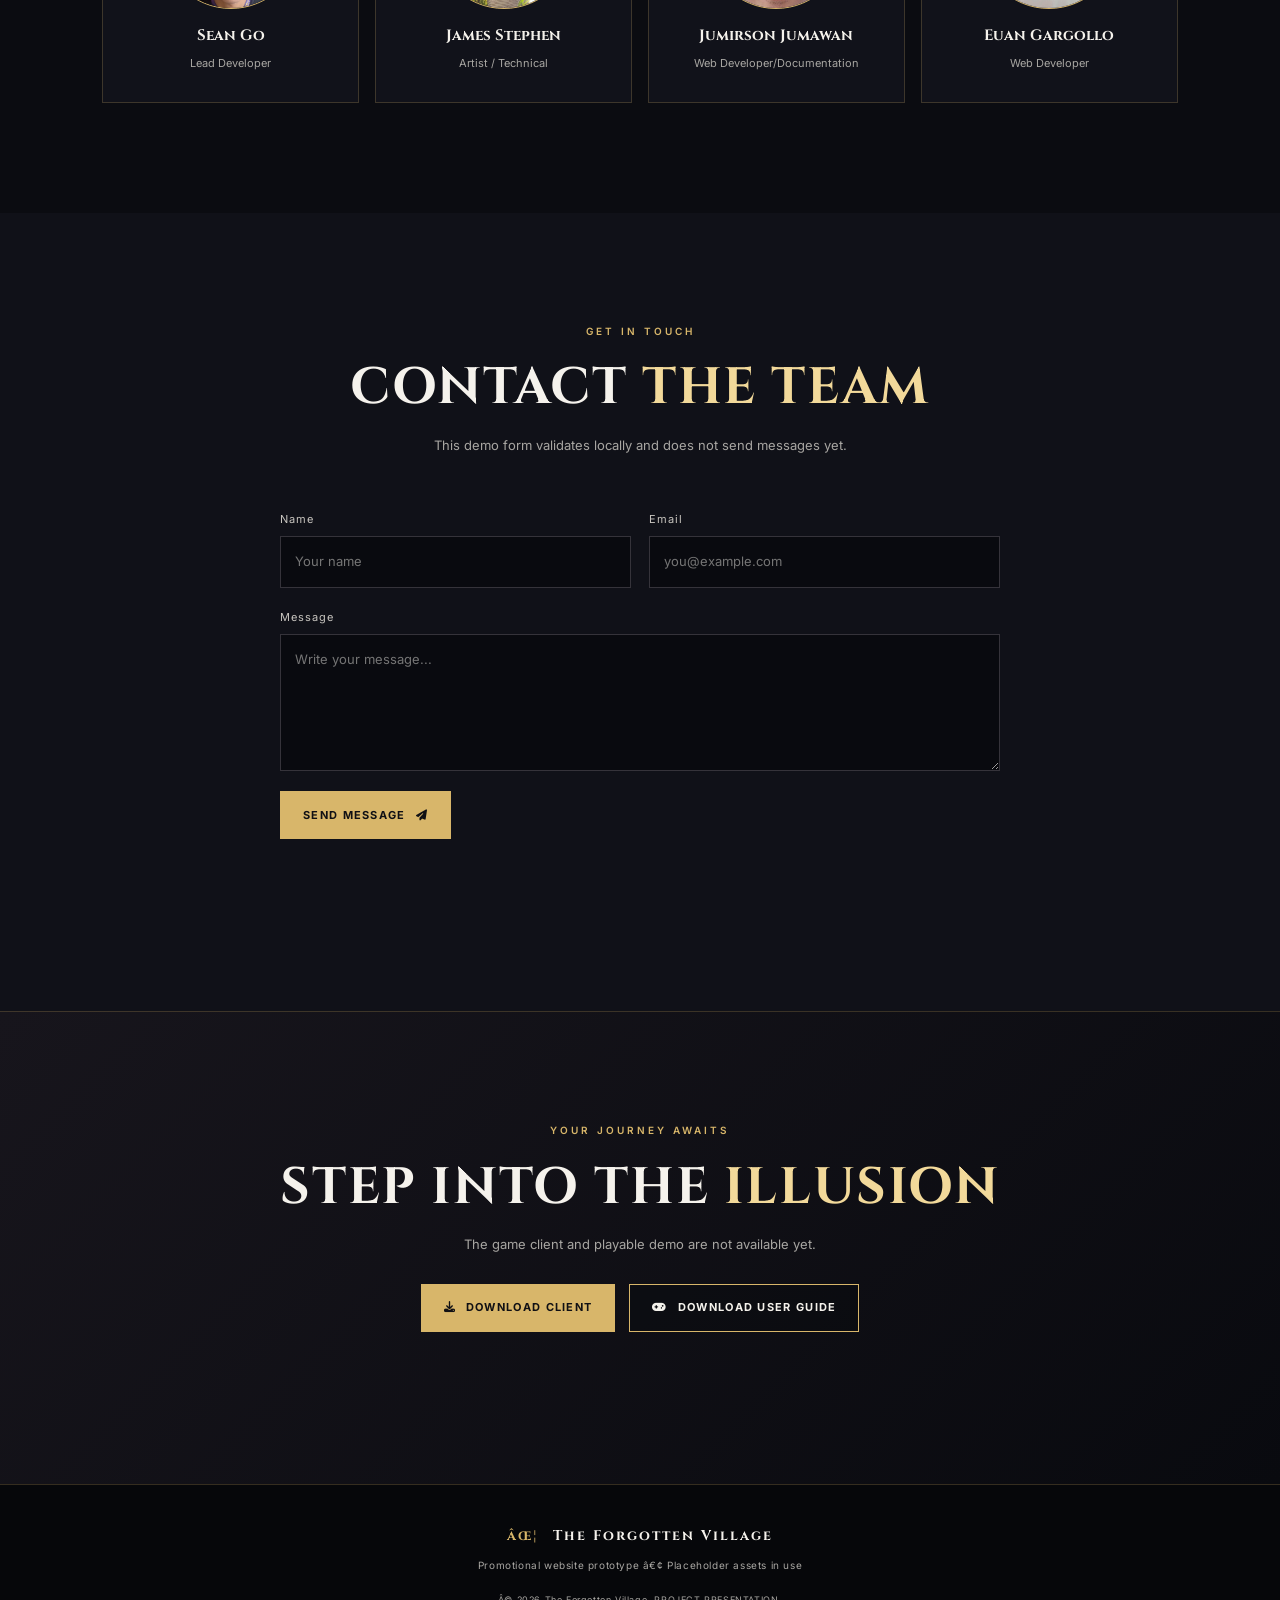
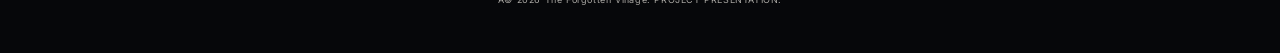
==== commit a063ef1f: "Add game design documentation page" ====
--- a/index.html
+++ b/index.html
@@ -159,25 +159,40 @@
         <p class="eyebrow">FROM THE DEVELOPMENT TEAM</p>
         <h2>DEVLOG & <span>DOCUMENTS</span></h2>
       </div>
+
       <div class="devlog-grid">
         <article class="dev-card">
           <p class="gold-kicker">DEVELOPMENT UPDATE</p>
           <h3>Website Prototype</h3>
-          <p>This promotional website is being developed as a presentation prototype. Updates will be added as project
-            milestones are completed.</p><span class="dev-date">CURRENT PROJECT STAGE</span>
-        </article>
-        <article class="dev-card">
+          <p>
+            This promotional website is being developed as a
+            presentation prototype. Updates will be added as
+            project milestones are completed.
+          </p>
+          <span class="dev-date">CURRENT PROJECT STAGE</span>
+        </article>
+
+        <a class="dev-card" href="documentation.html" style="display:block; color:inherit; text-decoration:none;"
+          aria-label="Read the Game Design Document">
           <p class="gold-kicker">DOCUMENTATION</p>
           <h3>Game Design Document</h3>
-          <p>The project GDD will be linked here when the document is ready.</p><span class="dev-date">COMING
-            SOON</span>
-        </article>
-        <article class="dev-card">
+          <p>
+            Explore the official story, characters, chapters,
+            quests, and world of The Forgotten Village.
+          </p>
+          <span class="dev-date">READ DOCUMENT →</span>
+        </a>
+
+        <a class="dev-card" href="documentation.html#requirements"
+          style="display:block; color:inherit; text-decoration:none;" aria-label="View System Requirements">
           <p class="gold-kicker">TECHNICAL NOTES</p>
-          <h3>Technical Specifications</h3>
-          <p>Technical details and final system requirements will be published here later.</p><span
-            class="dev-date">COMING SOON</span>
-        </article>
+          <h3>System Requirements</h3>
+          <p>
+            View the proposed minimum and recommended PC
+            specifications for The Forgotten Village.
+          </p>
+          <span class="dev-date">VIEW REQUIREMENTS →</span>
+        </a>
       </div>
     </section>
 
@@ -239,7 +254,7 @@
   </main>
 
   <footer class="site-footer"><a class="brand" href="#home"><span class="brand-mark">âœ¦</span> The Forgotten Village
-      </a>
+    </a>
     <p>Promotional website prototype â€¢ Placeholder assets in use</p>
     <p class="copyright">Â© <span id="year"></span> The Forgotten Village. PROJECT PRESENTATION.</p>
   </footer>
@@ -249,10 +264,9 @@
     <div class="modal-panel video-panel" role="dialog" aria-modal="true" aria-label="Game trailer">
       <button class="modal-close" data-close-modal aria-label="Close trailer"><i class="fa-solid fa-xmark"></i></button>
       <div class="video-frame">
-        <video id="trailerVideo" class="trailer-video" controls preload="metadata" playsinline>
-          <source src="assets/videos/The_Forgotten_Village_Trailer_90s.mp4" type="video/mp4">
-          Your browser does not support the video tag.
-        </video>
+        <iframe id="trailerFrame" title="The Forgotten Village game trailer"
+          allow="autoplay; encrypted-media; picture-in-picture; web-share"
+          referrerpolicy="strict-origin-when-cross-origin" allowfullscreen></iframe>
       </div>
     </div>
   </div>
